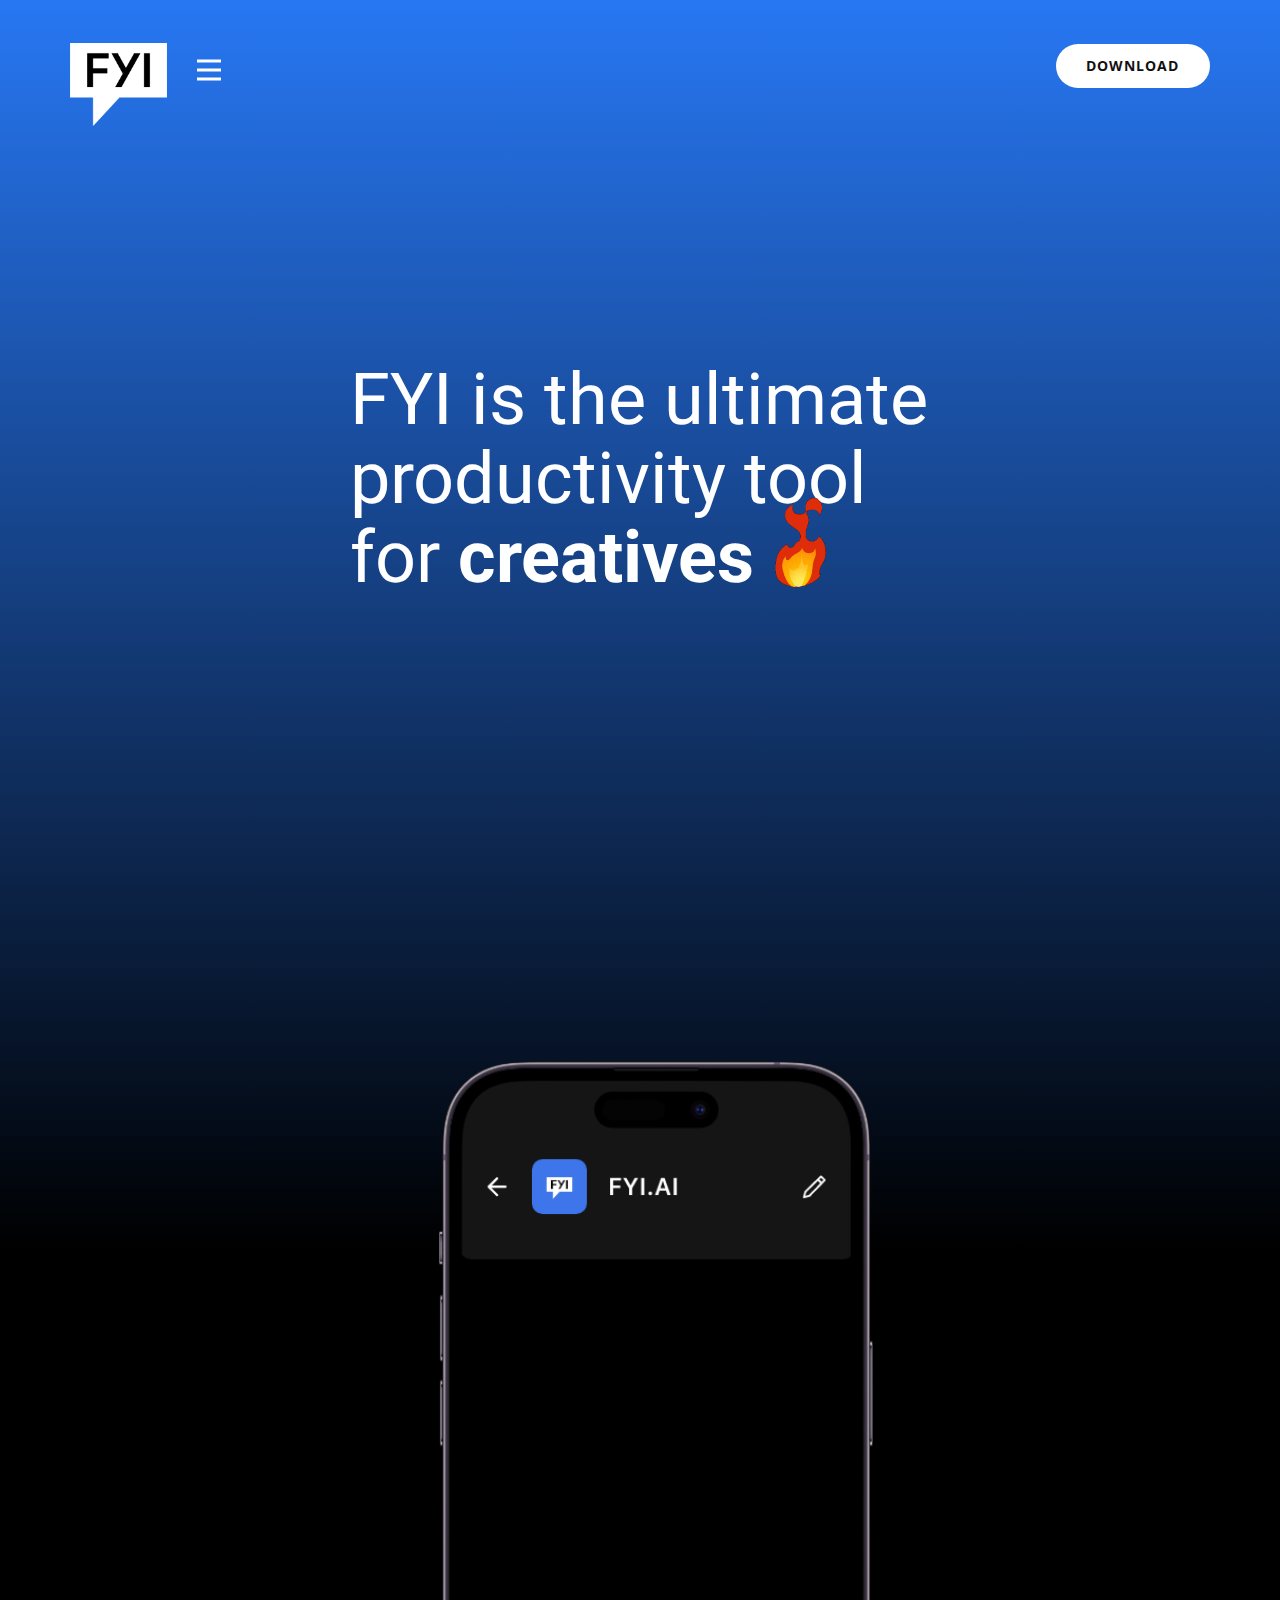
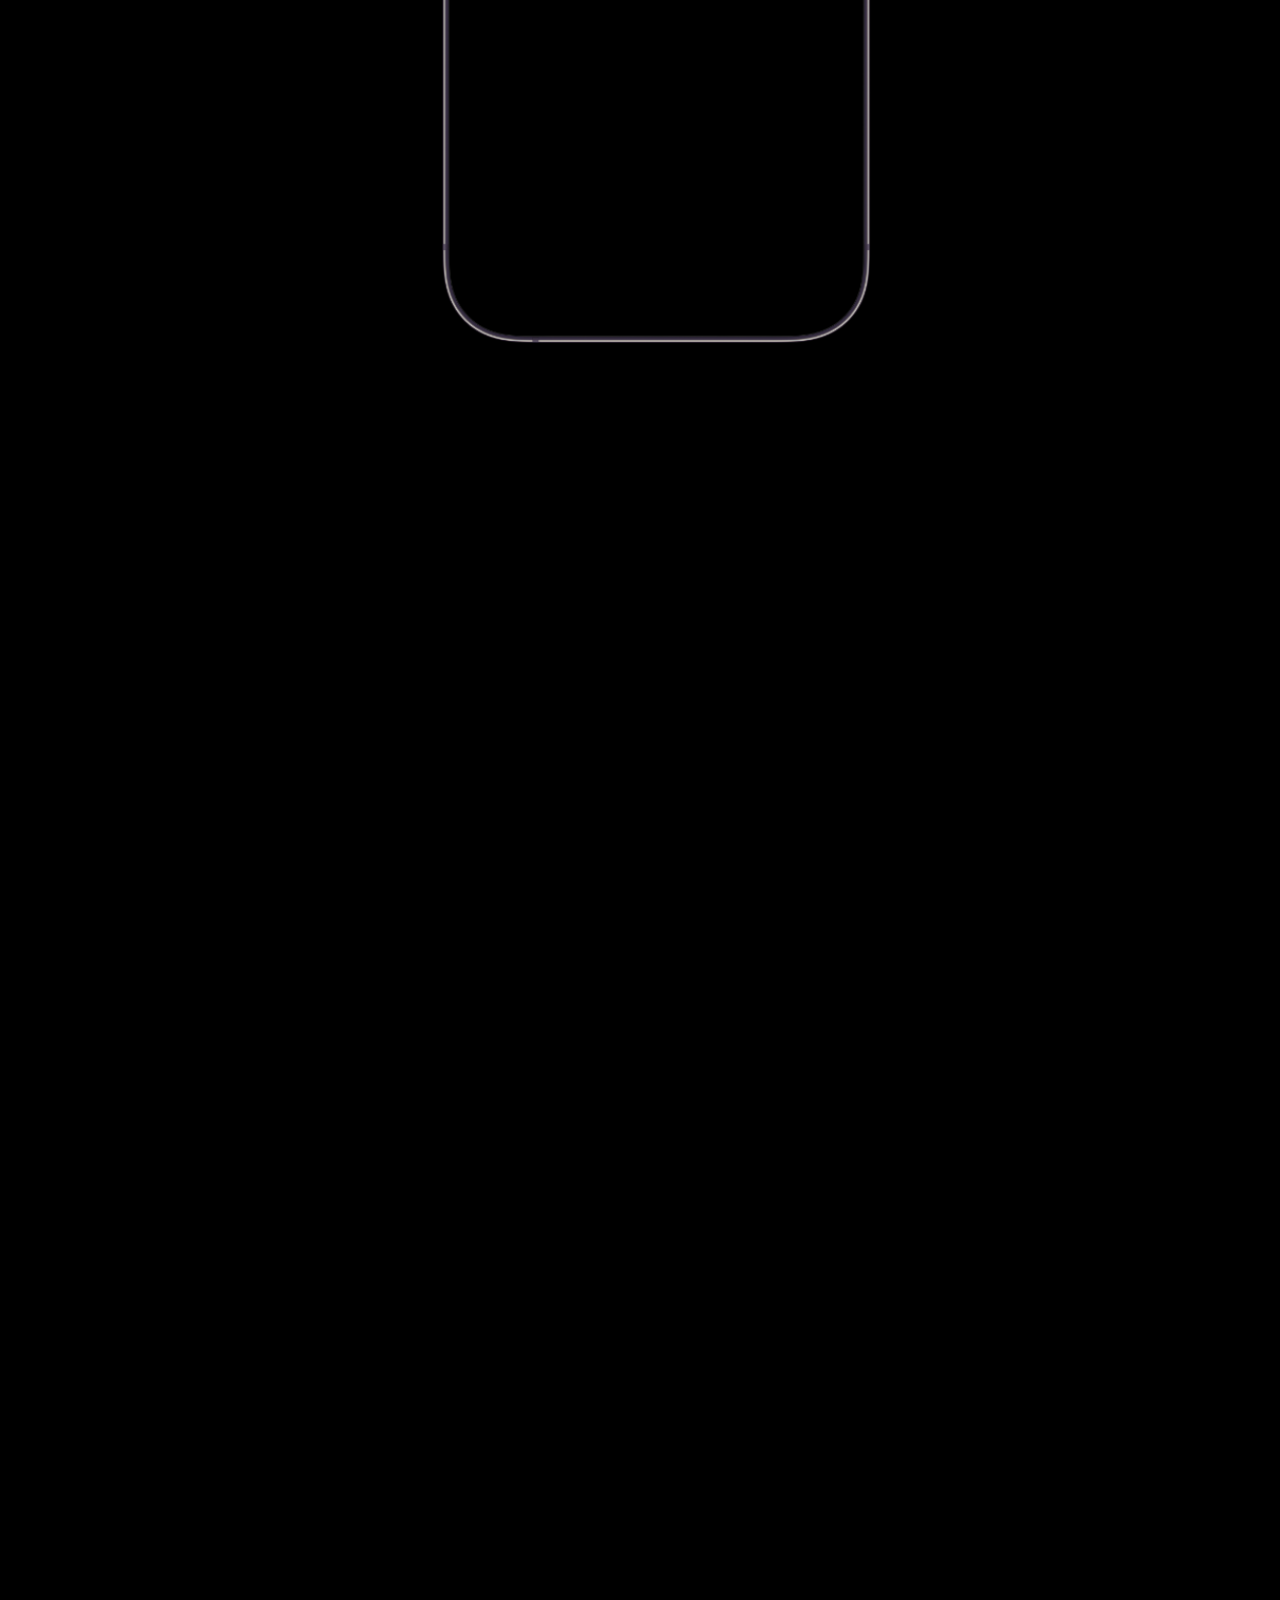
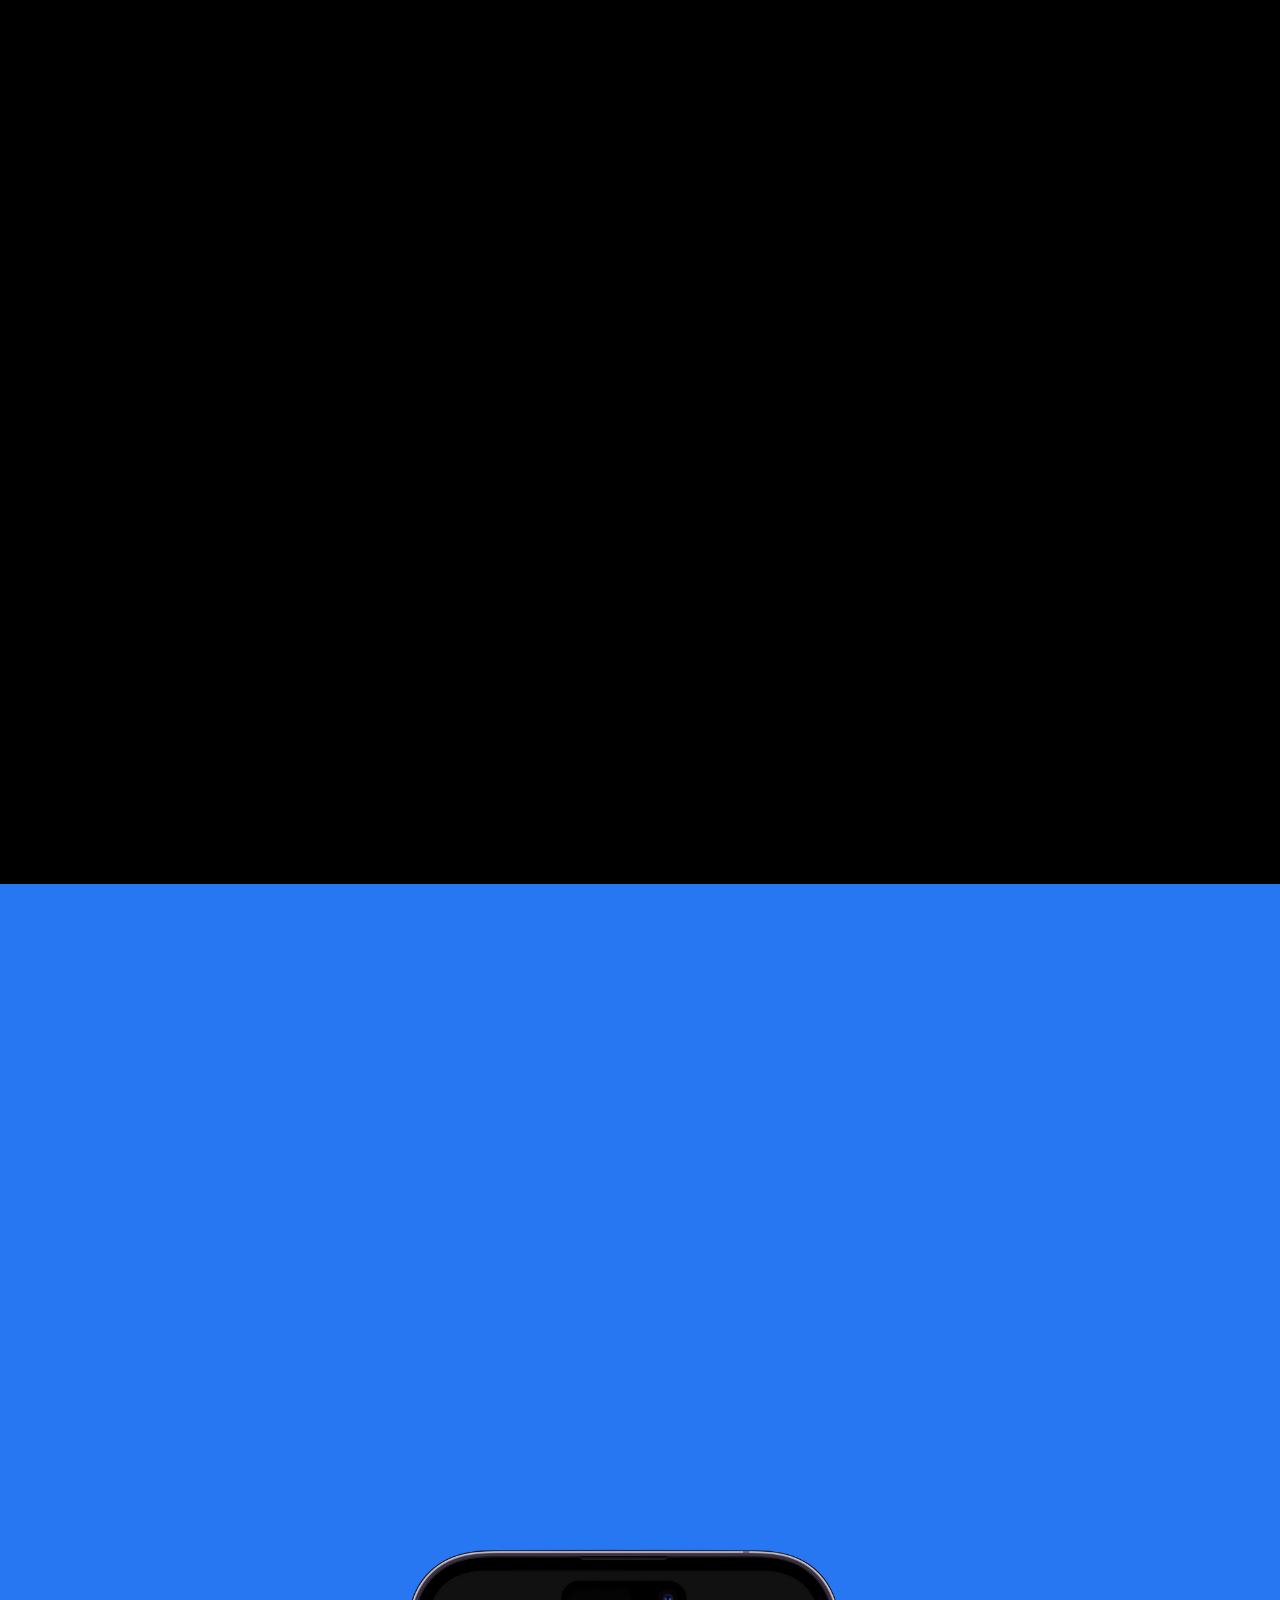
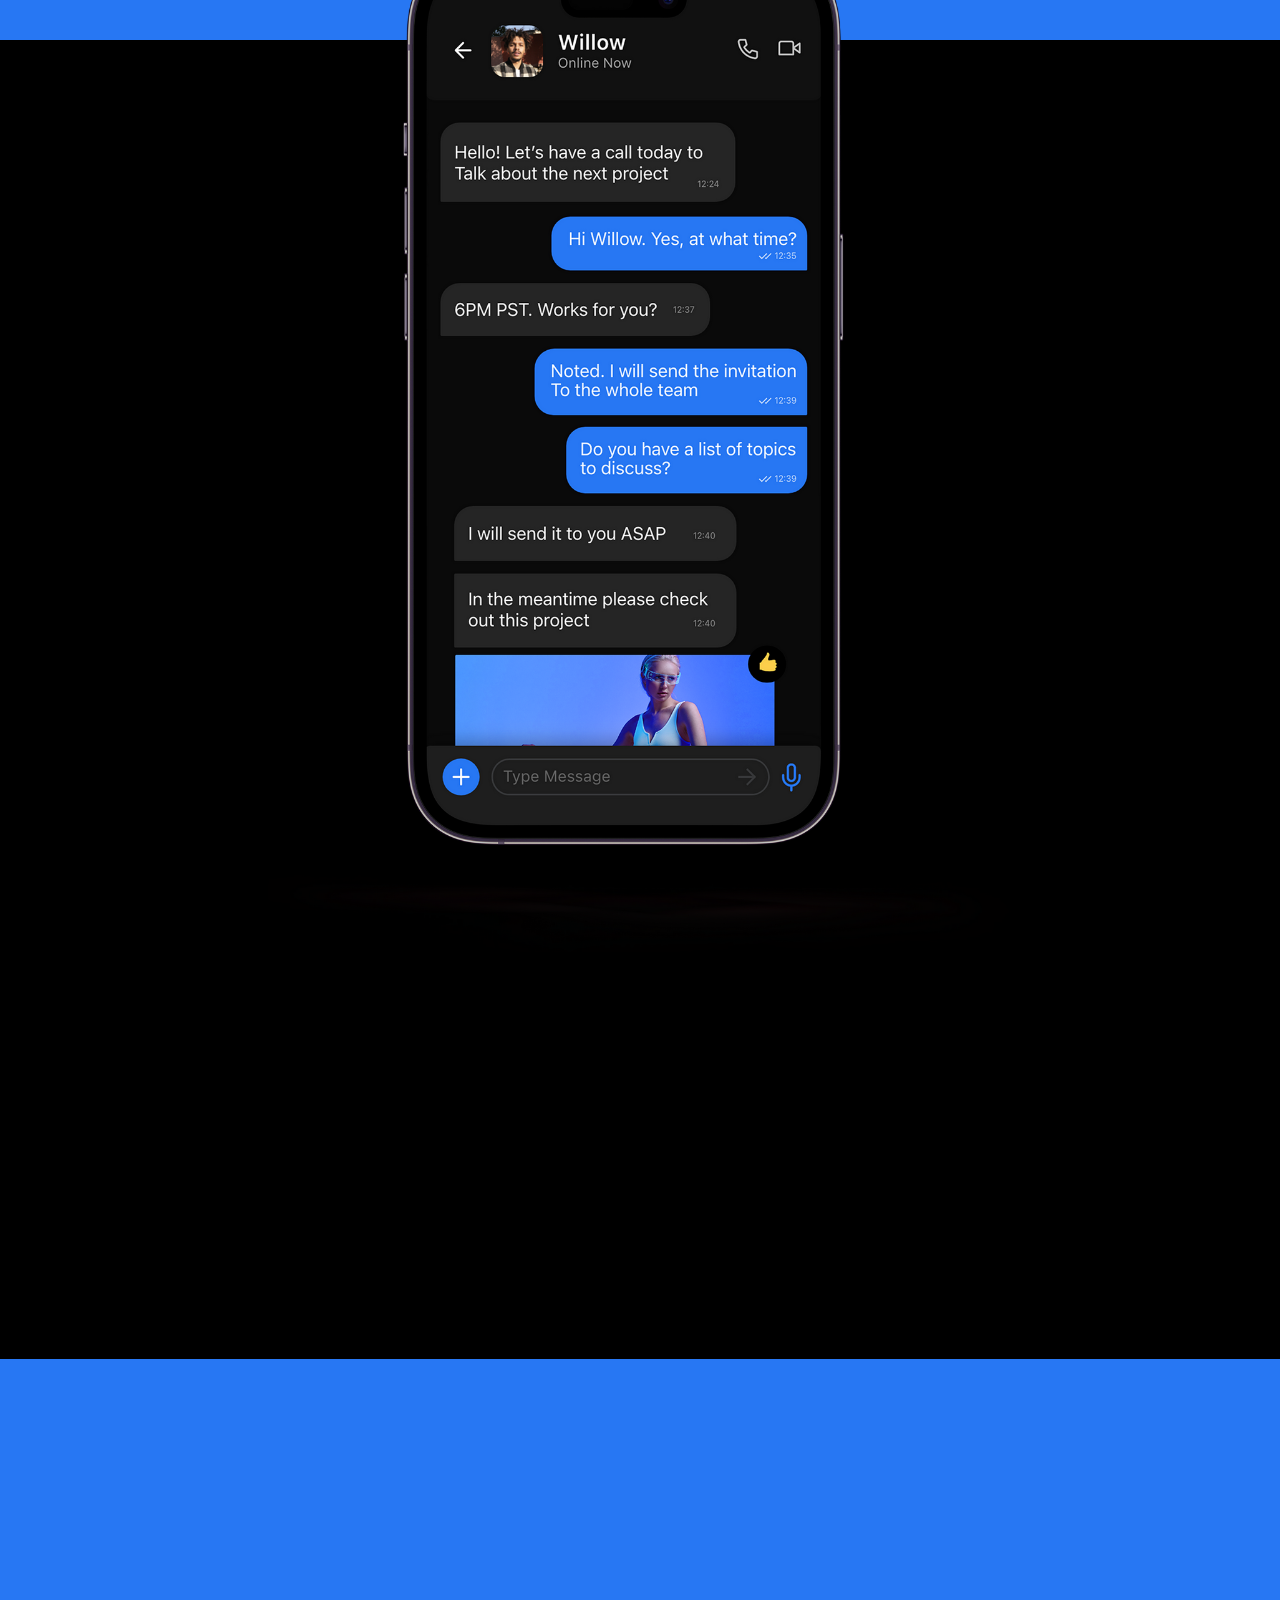
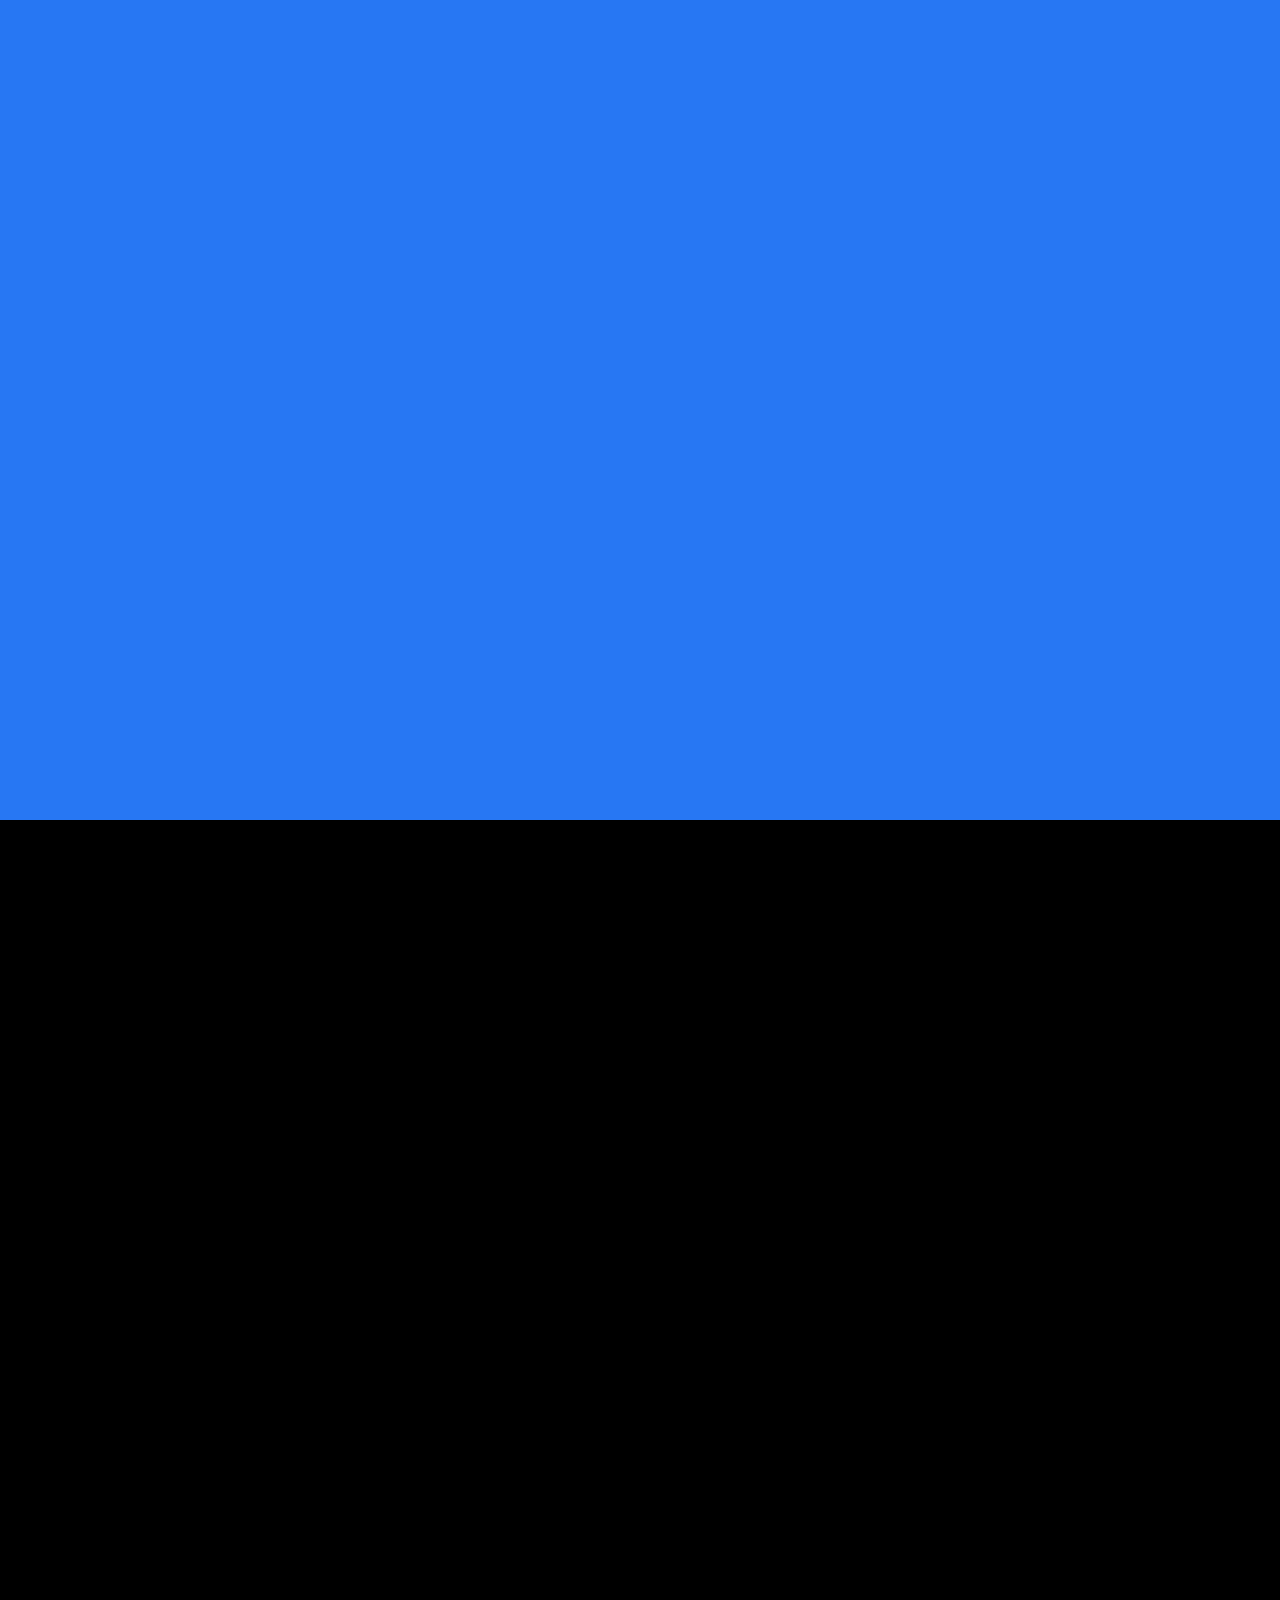
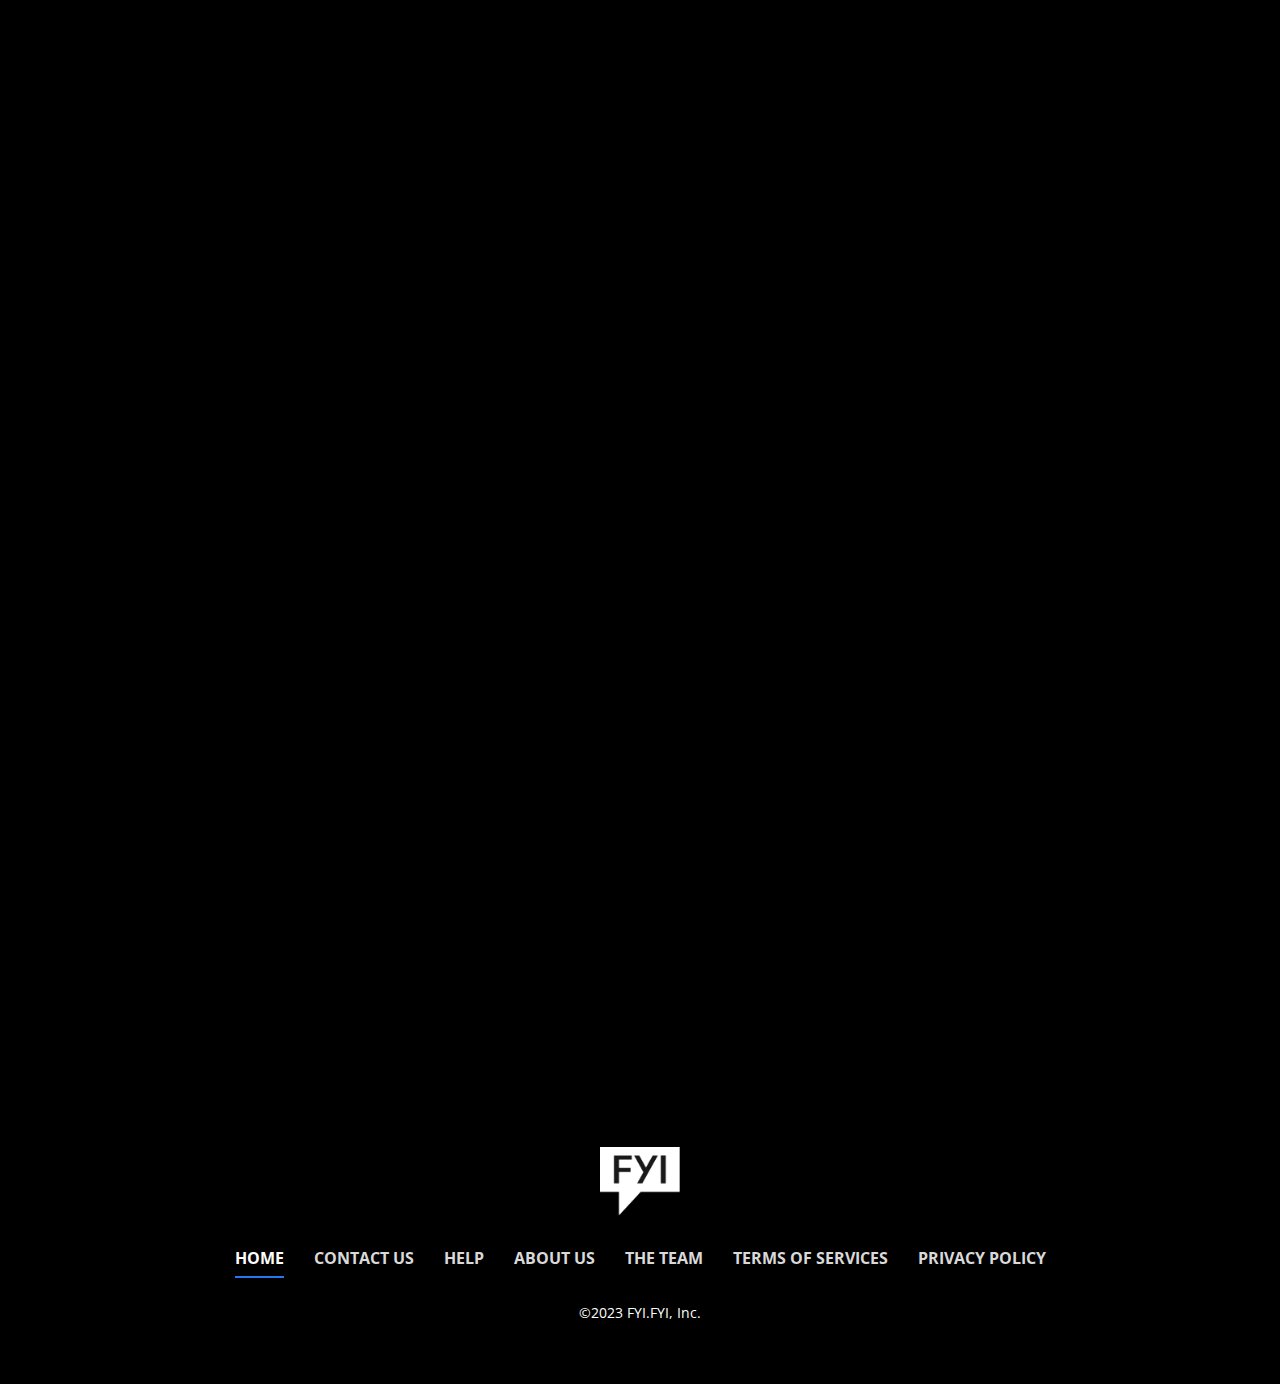
==== index.html @ f137517d "added website files" ====
<!DOCTYPE html>
<html style="font-size: 16px;" lang="en"><head>
    <meta name="viewport" content="width=device-width, initial-scale=1.0">
    <meta charset="utf-8">
    <meta name="keywords" content="App for creative teams, Creative messenger app, Creative productivity tool, Messanger app, Secure messaging platform for creative teams, Cloud Storage for multimedia files, Creative workspace online">
    <meta name="description" content="FYI is a collaborative communication messaging platform for the creative community to manage their digital assets. For the ones who drive culture forward">
    <title>FYI - Focus Your Ideas</title>
    <link rel="stylesheet" href="FYI1.css" media="screen">
<link rel="stylesheet" href="FYI---Focus-Your-Ideas.css" media="screen">
    <script class="u-script" type="text/javascript" src="jquery.js" defer=""></script>
    <script class="u-script" type="text/javascript" src="FYI1.js" defer=""></script>
    <meta name="generator" content="FYI ">
    <meta property="og:title" content="FYI - Focus Your Ideas">
    <meta property="og:description" content="FYI is a collaborative communication messaging platform for the creative community to manage their digital assets. For the ones who drive culture forward">
    <meta property="og:image" content="images/bannerfyi.jpg">
    <meta property="og:url" content="fyi.ai">
    <link rel="icon" href="images/favicon.svg">
    <link id="u-theme-google-font" rel="stylesheet" href="https://fonts.googleapis.com/css?family=Roboto:100,100i,300,300i,400,400i,500,500i,700,700i,900,900i|Open+Sans:300,300i,400,400i,500,500i,600,600i,700,700i,800,800i">
    
    
    <!-- Google Tag Manager -->
<script>(function(w,d,s,l,i){w[l]=w[l]||[];w[l].push({'gtm.start':
new Date().getTime(),event:'gtm.js'});var f=d.getElementsByTagName(s)[0],
j=d.createElement(s),dl=l!='dataLayer'?'&l='+l:'';j.async=true;j.src=
'https://www.googletagmanager.com/gtm.js?id='+i+dl;f.parentNode.insertBefore(j,f);
})(window,document,'script','dataLayer','GTM-5PMP8B7');</script>
<!-- End Google Tag Manager -->
    

    <script type="application/ld+json">{
		"@context": "http://schema.org",
		"@type": "Organization",
		"name": "FYI - Focus Your Ideas"
}</script>
    <meta name="theme-color" content="#478ac9">
    <meta property="og:type" content="website">
   <meta name="keywords" content="App for creative teams, Creative messenger app, Creative productivity tool, Productivity app for creative teams, Productivity tool for creative teams, Messenger app for creative teams, Secure messaging app for creatives, Secure messaging platform for creative teams, Cloud storage for multimedia files, Creative workspace online, Create virtual workspace, FYI, for your information, focus your ideas, chat, projects, messaging, cloud, storage, creative, visual, workspace, productivity ">
    <meta property="og:image" content="./../images/logofyi.jpg">
    <meta name="twitter:title" content="Messaging - FYI">
    <meta name="twitter:description" content="FYI is a collaborative communication messaging platform for the creative community to manage their digital assets. For the ones who drive culture forward">
    <meta name="twitter:image" content="./../images/logofyi.jpg">
    <meta name="twitter:card" content="summary_large_image">
    
    <meta name="description" content="FYI is a collaborative communication messaging platform for the creative community to manage their digital assets. For the ones who drive culture forward"><script async="" src="https://www.googletagmanager.com/gtag/js?id=UA-229529853-1">
</script>
<script>
  window.dataLayer = window.dataLayer || [];
  function gtag(){dataLayer.push(arguments);}
  gtag('js', new Date());

  gtag('config', 'UA-229529853-1');
</script><meta data-intl-tel-input-cdn-path="intlTelInput/"></head>
  <body data-home-page="index.html" data-home-page-title="FYI - Focus Your Ideas" class="u-body u-overlap u-xxl-mode" data-lang="en">
    <!-- Google Tag Manager (noscript) -->
<noscript><iframe src="https://www.googletagmanager.com/ns.html?id=GTM-5PMP8B7"
height="0" width="0" style="display:none;visibility:hidden"></iframe></noscript>
<!-- End Google Tag Manager (noscript) -->
    
    <header class="u-clearfix u-header u-header" id="sec-5a81"><div class="u-clearfix u-sheet u-sheet-1">
        <nav class="u-menu u-menu-hamburger u-offcanvas u-menu-1" data-responsive-from="XXL">
          <div class="menu-collapse" style="font-size: 1rem; letter-spacing: 0px;" aria-label="menu-collapse">
            <a class="u-button-style u-custom-left-right-menu-spacing u-custom-padding-bottom u-custom-top-bottom-menu-spacing u-nav-link u-text-active-palette-1-base u-text-hover-palette-2-base u-text-white" type="hamburger menu" role="button" title="hamburger menu" alt="This is a hamburger menu" href="#" aria-label="Hamburger Menu Options, Home, About us, The team, Contact us"
            type="button" role="button" title="This is a hamburger menu" style="font-size: calc(1em + 8px);">
            
              <svg class="u-svg-link" viewBox="0 0 24 24"><use xmlns:xlink="http://www.w3.org/1999/xlink" xlink:href="#menu-hamburger" alt="This is a hamburger menu" title="This is a hamburger menu" aria-label="Hamburger Menu Popup" tabindex="0"></use></svg>
              <svg class="u-svg-content" version="1.1" id="menu-hamburger" viewBox="0 0 16 16" x="0px" y="0px" xmlns:xlink="http://www.w3.org/1999/xlink" focusable="false" aria-hidden="true" focusable="false" alt="This is a hamburger menu" xmlns="http://www.w3.org/2000/svg"><g><rect y="1" width="16" height="2"></rect><rect y="7" width="16" height="2"></rect><rect y="13" width="16" height="2"></rect>
</g></svg>
            </a>
          </div>
          <div class="u-custom-menu u-nav-container">
            <ul class="u-nav u-unstyled u-nav-1"><li class="u-nav-item"><a class="u-button-style u-nav-link u-text-active-palette-1-base u-text-hover-palette-2-base" aria-label="Link to home page" alt="This is a link to the home page" title="Home Page Hamburger Menu" type="link" role="button" href="index.html" style="padding: 10px 20px;">Home</a>
</li><li class="u-nav-item"><a class="u-button-style u-nav-link u-text-active-palette-1-base u-text-hover-palette-2-base" href="contact/" style="padding: 10px 20px;" aria-label="Link to Contact us page" alt="This is a link to the contact us page" title="Contact us Hamburger Menu" type="link" role="button">Contact Us</a>
</li><li class="u-nav-item"><a class="u-button-style u-nav-link u-text-active-palette-1-base u-text-hover-palette-2-base" href="https://fyihelp.zendesk.com/hc/en-us" aria-label="Link to help page" alt="This is a link to the Help page" title="Help Page Hamburger Menu" type="link" role="button" target="_blank" style="padding: 10px 20px;">Help</a>
</li><li class="u-nav-item"><a class="u-button-style u-nav-link u-text-active-palette-1-base u-text-hover-palette-2-base" href="aboutus/" style="padding: 10px 20px;" aria-label="Link to about us page" alt="This is a link to the about us page" title="About us Hamburger Menu" type="link" role="button">About us</a>
</li><li class="u-nav-item"><a class="u-button-style u-nav-link u-text-active-palette-1-base u-text-hover-palette-2-base" href="team/" style="padding: 10px 20px;" aria-label="Like to team page" alt="This is a link to the team page" title="The team Hamburger Menu" type="link" role="button">The Team</a>
</li><li class="u-nav-item"><a class="u-button-style u-nav-link u-text-active-palette-1-base u-text-hover-palette-2-base" href="Terms-of-service.html" style="padding: 10px 20px;" aria-label="Link to terms of service page" alt="This is a link to the terms of service" title="Terms of Service Hamburger Menu" title="Terms of Service" type="link" role="button">Terms of Service</a>
</li><li class="u-nav-item"><a class="u-button-style u-nav-link u-text-active-palette-1-base u-text-hover-palette-2-base" href="Privacy-Policy.html" aria-label="Link to privacy policy" alt="This is a link to the Privacy Policy" title="Privacy Policy Hamburger Menu" type="link" role="button" style="padding: 10px 20px;">Privacy Policy</a>
</li></ul>
          </div>
          <div class="u-custom-menu u-nav-container-collapse">
            <div class="u-black u-container-style u-inner-container-layout u-sidenav">
              <div class="u-inner-container-layout u-sidenav-overflow">
                <div class="u-menu-close"></div>
                <ul class="u-align-left u-custom-font u-heading-font u-nav u-popupmenu-items u-text-hover-custom-color-1 u-unstyled u-nav-2"><li class="u-nav-item"><a class="u-button-style u-nav-link" href="index.html" title="Home Page" alt="Home Link">Home</a>
</li><li class="u-nav-item"><a class="u-button-style u-nav-link" alt="Contact us Link" title="Contact us" href="contact/">Contact Us</a>
</li><li class="u-nav-item"><a class="u-button-style u-nav-link" alt="Help Page Link" title="Help page" href="https://fyihelp.zendesk.com/hc/en-us" target="_blank">Help</a>
</li><li class="u-nav-item"><a class="u-button-style u-nav-link" alt="About us Link" title="About us page" href="aboutus/">About us</a>
</li><li class="u-nav-item"><a class="u-button-style u-nav-link" alt="The Team Link" title="The team page" href="team/">The Team</a>
</li><li class="u-nav-item"><a class="u-button-style u-nav-link" alt="Terms of Service Link" title="Terms of Service" href="Terms-of-service.html">Terms of Service</a>
</li><li class="u-nav-item"><a class="u-button-style u-nav-link" alt="Privacy Policy Link" title="Privacy Policy"href="Privacy-Policy.html">Privacy Policy</a>
</li></ul>
              </div>
            </div>
            <div class="u-black u-menu-overlay u-opacity u-opacity-20"></div>
          </div>
        </nav>
        <img class="u-align-left u-image u-image-default u-image-1" src="images/FYILOGO.png" role="img" alt="This is a picture of the FYI logo" title="FYI Logo" data-image-width="600" data-image-height="512" data-href="index.html">
        <a href="https://fyi.fyi/app" alt="FYI Download Link" title="Download the FYI app" type="link" role="button" aria-label="Download Link" class="u-align-right u-border-none u-btn u-btn-round u-button-style u-hover-grey-90 u-radius-50 u-white u-btn-1">download</a>
      </div></header>
    <section class="u-clearfix u-gradient u-section-1" id="sec-f9f4">
      <div class="u-clearfix u-sheet u-sheet-1">
        <h1 class="u-align-left u-text u-text-body-alt-color u-title u-text-1"> FYI is the ultimate <br>productivity tool&nbsp; for <span style="font-weight: 700;">creatives</span>
        </h1>
        <img class="u-image u-image-contain u-image-default u-preserve-proportions u-image-1" role="img" src="images/fire.gif" alt="This is a image of a fire emoji" title="Fire Emoji" data-image-width="200" data-image-height="200">
      </div>
    </section>
    <section class="u-clearfix u-section-2" id="sec-b7c5" aria-label="Will.i.am conversation with AI">
      <div class="u-clearfix u-sheet u-sheet-1">
        <div class="u-container-style u-group u-shape-rectangle u-group-1">
          <div class="u-container-layout u-container-layout-1">
            <img class="u-align-center u-image u-image-default u-preserve-proportions u-image-1" src="images/image71.png" role="img" alt="This is an image of an iPhone" title="Image of an iPhone" data-image-width="411" data-image-height="836">
            <img class="u-image u-image-default u-image-2" src="images/image72.png" role="img" alt="Text message of will.i.am asking fyi ai what the opening scene should be for a racetrack video" title="Will.i.am text message about F1" data-image-width="410" data-image-height="105" data-animation-name="customAnimationIn" data-animation-duration="1000" data-animation-direction="" data-animation-delay="250">
            <img class="u-image u-image-default u-image-3" src="images/image73.png" role="img" alt="Text reply of fyi ai listing how the scene should look like" title="FYI AI text message response" data-image-width="418" data-image-height="336" data-animation-name="customAnimationIn" data-animation-duration="1000" data-animation-delay="500">
          </div>
        </div>
        <h2 class="u-align-center u-text u-text-1" data-animation-name="customAnimationIn" data-animation-duration="1000" data-animation-delay="250">Turbocharge your creativity with&nbsp;<span style="font-weight: 700;">FYI.AI</span>
        </h2>
        <p class="u-align-center u-text u-text-2" data-animation-name="customAnimationIn" data-animation-duration="1000" data-animation-delay="500"> FYI.Ai is your creative co-pilot. Ask FYI.Ai to draft stories, song lyrics, product descriptions, marketing copy, or any written content - and see the results within seconds. Give it super-contextual feedback to fine-tune your ideas. You can riff with FYI.Ai naturally like a member of your own creative team. With FYI.Ai, you can ideate faster than ever before and turbocharge your creative output.&nbsp;&nbsp;</p>
      </div>
    </section>
    <section class="u-clearfix u-section-3" id="sec-4d4e" aria-label="F1 Racing">
      <div class="u-clearfix u-sheet u-sheet-1">
        <div class="u-container-style u-expanded-width-sm u-group u-image u-image-contain u-shape-rectangle u-image-1" data-image-width="1406" data-image-height="1406" data-animation-name="customAnimationIn" data-animation-duration="1000">
          <div class="u-container-layout u-container-layout-1">
            <img class="u-image u-image-default u-image-2" src="images/image74.png" alt="Asking fyi ai to create a project to keep track of F1 races" title="Text message to track F1 races" data-image-width="415" data-image-height="100" data-animation-name="customAnimationIn" data-animation-duration="1000" data-animation-delay="250">
            <img class="u-image u-image-default u-image-3" src="images/image57.png" alt="Fyi ai responding with absolutely here you go" title="Text message of agreement" data-image-width="282" data-image-height="77" data-animation-name="customAnimationIn" data-animation-duration="1000" data-animation-delay="500">
            <img class="u-image u-image-default u-image-4" src="images/image75.png" alt="Image of an F1 Project created by will.i.am" title="F1 Project" aria-label="F1 Image Project" data-image-width="352" data-image-height="245" data-animation-name="customAnimationIn" data-animation-duration="1000" data-animation-delay="750">
            <img class="u-image u-image-default u-image-5" src="images/image76.png" alt="Image of the F1 Project expanded" title="F1 Project Detailed" data-image-width="267" data-image-height="549" data-animation-name="customAnimationIn" data-animation-duration="1000" data-animation-delay="1000">
          </div>
        </div>
        <h2 class="u-align-center-md u-align-center-sm u-align-center-xs u-text u-text-1" data-animation-name="customAnimationIn" data-animation-duration="1000" data-animation-delay="250"> TURN YOUR IDEAS INTO
PROJECTS</h2>
        <p class="u-align-center-md u-align-center-sm u-align-center-xs u-text u-text-2" data-animation-name="customAnimationIn" data-animation-duration="1000" data-animation-delay="500"> FYI.Ai takes your ideas to the next level by turning them into Projects. FYI.Ai will save and organize all your content, help you fill in the gaps, and organize a plan of action. Turn dialogue into film treatments. Turn verses into songs and albums. Turn product ideas into full-fledged business plans. The applications are infinite. FYI.Ai accelerates your creative flow, transforming ambitious ideas into reality. </p>
      </div>
    </section>
    <section class="u-clearfix u-section-4" id="sec-8a79" aria-label="Summary of Chats">
      <div class="u-clearfix u-sheet u-sheet-1">
        <div class="u-container-style u-expanded-width-xs u-group u-shape-rectangle u-group-1">
          <div class="u-container-layout u-container-layout-1">
            <img class="u-align-center u-image u-image-default u-preserve-proportions u-image-1" src="images/image18.png" alt="Picture of an iPhone" title="iPhone Design Team" data-image-width="393" data-image-height="799" data-animation-name="customAnimationIn" data-animation-duration="1000">
            <img class="u-image u-image-default u-image-2" src="images/image77.png" alt="Text message of someone asking FYI ai to summarize a chat" title="Using FYI ai to summarize group chats" data-image-width="353" data-image-height="104" data-animation-name="customAnimationIn" data-animation-duration="1000">
            <img class="u-image u-image-default u-image-3" src="images/image78.png" alt="FYI ai reply summarizing the chat" title="Summary of the Chat" data-image-width="460" data-image-height="206" data-animation-name="customAnimationIn" data-animation-duration="1000" data-animation-delay="500">
            <img class="u-image u-image-default u-image-4" src="images/image79.png" alt="Will.i.am asking for fyi ai to schedule a meeting" title="Will requesting to schedule a meeting" data-image-width="448" data-image-height="166" data-animation-name="customAnimationIn" data-animation-duration="1000" data-animation-delay="750">
            <img class="u-image u-image-default u-image-5" src="images/image80.png" alt="FYI ai scheduling a meeting" title="AI Scheduling a Meeting" data-image-width="448" data-image-height="166" data-animation-name="customAnimationIn" data-animation-duration="1000" data-animation-delay="1000">
          </div>
        </div>
        <h2 class="u-align-center-md u-align-center-sm u-align-center-xs u-text u-text-1" data-animation-name="customAnimationIn" data-animation-duration="1000" data-animation-delay="250"> FYI IN THE LOOP</h2>
        <p class="u-align-center-md u-align-center-sm u-align-center-xs u-text u-text-2" data-animation-name="customAnimationIn" data-animation-duration="1000" data-animation-delay="500">Add FYI.Ai to group chats and project chats to collaborate with your entire team. FYI.Ai can summarize team chats and recall information that's been lost in a fast-moving conversation. Never lose track of important information again.&nbsp; &nbsp;<br>
          <br>
          <br>
        </p>
      </div>
    </section>
    <section class="u-clearfix u-custom-color-1 u-section-5" id="sec-ba08" aria-label="Projects">
      <div class="u-clearfix u-sheet u-sheet-1">
        <div class="u-container-style u-expanded-width-xs u-group u-shape-rectangle u-group-1">
          <div class="u-container-layout u-container-layout-1">
            <img class="u-image u-image-default u-image-1" src="images/image2.png" alt="Image of an iPhone with a project tab" title="Project Tab" data-image-width="447" data-image-height="909" data-animation-name="customAnimationIn" data-animation-duration="1000">
            <img class="u-image u-image-default u-preserve-proportions u-image-2" src="images/image4.png" alt="Xupermask icon within project tab" title="Xupermask Icon" data-image-width="180" data-image-height="180" data-animation-name="customAnimationIn" data-animation-duration="1000" data-animation-delay="250">
            <img class="u-image u-image-default u-preserve-proportions u-image-3" src="images/image5.png" alt="Sustainable Construction within project tab" title="Sustainable Construction" data-image-width="179" data-image-height="176" data-animation-name="customAnimationIn" data-animation-duration="1000" data-animation-delay="750">
            <img class="u-image u-image-default u-preserve-proportions u-image-4" src="images/image6.png" alt="Vinyl Toys icon within project tab" title="Vinyl Toys" data-image-width="179" data-image-height="179" data-animation-name="customAnimationIn" data-animation-duration="1000" data-animation-delay="500">
            <img class="u-image u-image-default u-preserve-proportions u-image-5" src="images/image7.png" alt="Campaign 2022 within project tab" title="Campaign 2022" data-image-width="179" data-image-height="180" data-animation-name="customAnimationIn" data-animation-duration="1000" data-animation-delay="750">
            <img class="u-image u-image-default u-preserve-proportions u-image-6" src="images/image8.png" alt="Brand Identity within project tab" title="Brand Identity" data-image-width="179" data-image-height="181" data-animation-name="customAnimationIn" data-animation-duration="1000" data-animation-delay="750">
            <img class="u-image u-image-default u-preserve-proportions u-image-7" src="images/image9.png" alt="Footwear Collection within project tab" title="Footwear Collection" data-image-width="178" data-image-height="181" data-animation-name="customAnimationIn" data-animation-duration="1000" data-animation-delay="1000">
            <img class="u-image u-image-default u-preserve-proportions u-image-8" src="images/image3.png" alt="Album Art within project tab" title="Album Art" data-image-width="179" data-image-height="180" data-animation-name="customAnimationIn" data-animation-duration="1000" data-animation-direction="" data-animation-delay="250">
          </div>
        </div>
        <h2 class="u-align-center-md u-align-center-sm u-align-center-xs u-align-left-lg u-align-left-xl u-text u-text-1" data-animation-name="customAnimationIn" data-animation-duration="1000" data-animation-delay="250">BUILD PROJECTS</h2>
        <p class="u-align-center-md u-align-center-sm u-align-center-xs u-align-left-lg u-align-left-xl u-text u-text-2" data-animation-name="customAnimationIn" data-animation-duration="1000" data-animation-delay="500"> Organize your work into Projects. Store files, manage assets, add team members and guests. Use projects as your collaborative workspace, a personal archive, or a new way to present your work</p>
        <a href="projects/" class="u-border-none u-btn u-btn-round u-button-style u-hover-black u-radius-50 u-white u-btn-1" data-animation-name="customAnimationIn" data-animation-duration="1000" data-animation-delay="500" title="Read more about content calls" alt="Learn more about Contact Calls" aira-label="Read More about Contact Calls" type="link" role="button" >read more</a>
      </div>
    </section>
    <section class="u-clearfix u-section-6" id="carousel_cf72">
      <div class="u-clearfix u-sheet u-sheet-1">
        <img class="u-align-center u-image u-image-contain u-image-default u-preserve-proportions u-image-1" src="images/security1.png" role="img" alt="Text messages that describe a meeting" title="Meeting Chat" data-image-width="1800" data-image-height="2160">
        <img class="u-align-center u-image u-image-contain u-image-default u-preserve-proportions u-image-2" src="images/security2.png" role="img" alt="Split animation text of the meeting" title="Meeting Chat Animation" aria-hidden="true" focusable="false" data-image-width="1800" data-image-height="2160" data-animation-name="customAnimationIn" data-animation-duration="500" data-animation-direction="" data-animation-out="1">
        <h2 class="u-align-center u-text u-text-1" data-animation-name="customAnimationIn" data-animation-duration="1000" data-animation-delay="250">Protecting your data&nbsp;with the
Most Advanced
Encryption</h2>
        <p class="u-align-center u-text u-text-2" data-animation-name="customAnimationIn" data-animation-duration="1000" data-animation-delay="500"> FYI protects your data with the most advanced end-to-end encryption. <br>We use ECDHE and ECDSA, the same cryptography methods&nbsp;used in securing Bitcoin and Ethereum transactions.
        </p>
        <a href="encryption/" class="u-border-none u-btn u-btn-round u-button-style u-custom-color-1 u-hover-white u-radius-50 u-btn-1" data-animation-name="customAnimationIn" data-animation-duration="1000" data-animation-delay="500" title="Read More About Content Calls" alt="Learn more about Contact Calls" aira-label="Read More Link for Contact Calls" type="link" role="button">read more</a>
      </div>
    </section>
    <section class="u-clearfix u-custom-color-1 u-section-7" id="sec-3f06">
      <div class="u-clearfix u-sheet u-sheet-1">
        <div class="u-clearfix u-expanded-width u-gutter-0 u-layout-wrap u-layout-wrap-1">
          <div class="u-layout">
            <div class="u-layout-row">
              <div class="u-container-style u-layout-cell u-size-22 u-layout-cell-1">
                <div class="u-container-layout u-container-layout-1">
                  <img class="u-image u-image-default u-preserve-proportions u-image-1" src="images/image23.png" role="img" alt="iPhone image of an 8 way video call" title="8 way video call" data-image-width="435" data-image-height="884" data-animation-name="customAnimationIn" data-animation-duration="1000">
                </div>
              </div>
              <div class="u-container-style u-layout-cell u-size-18 u-layout-cell-2">
                <div class="u-container-layout u-valign-top-lg u-valign-top-md u-container-layout-2">
                  <img class="u-align-center-md u-align-center-sm u-align-center-xs u-image u-image-default u-preserve-proportions u-image-2" src="images/image24.png" role="img" alt="iPhone image of an eBike" title="eBike Brand Identity Image" data-image-width="435" data-image-height="884" data-animation-name="customAnimationIn" data-animation-duration="1000" data-animation-delay="250">
                </div>
              </div>
              <div class="u-container-style u-layout-cell u-size-20 u-layout-cell-3">
                <div class="u-container-layout u-valign-middle-lg u-valign-middle-xl u-container-layout-3">
                  <img class="u-image u-image-default u-preserve-proportions u-image-3" src="images/image26.png" role="img" alt="iPhone Image of Call Details Information" title="Call Details" data-image-width="435" data-image-height="884" data-animation-name="customAnimationIn" data-animation-duration="1000" data-animation-direction="" data-animation-delay="500">
                </div>
              </div>
            </div>
          </div>
        </div>
        <h2 class="u-align-center u-text u-text-1" data-animation-name="customAnimationIn" data-animation-duration="1000" data-animation-delay="250"> MAKE CONTENT CALLS</h2>
        <p class="u-align-center u-text u-text-2" data-animation-name="customAnimationIn" data-animation-duration="1000" data-animation-delay="500"> Share and sync content on calls more easily than any other mobile app. Make one-on-one or group calls with contacts around the world. All files shared on a call are saved in your history, accessible anytime.</p>
        <a href="calls/" class="u-border-none u-btn u-btn-round u-button-style u-hover-black u-radius-50 u-white u-btn-1" data-animation-name="customAnimationIn" data-animation-duration="1000" data-animation-delay="500" title="Read More About Content Calls" alt="Learn more about Contact Calls" aira-label="Read More Link for Contact Calls" type="link" role="button">read more</a>
      </div>
    </section>
    <section class="u-clearfix u-section-8" id="sec-8c5b" aria-label="Design Team">
      <div class="u-clearfix u-sheet u-sheet-1">
        <div class="u-container-style u-group u-shape-rectangle u-group-1">
          <div class="u-container-layout u-container-layout-1">
            <img class="u-align-center u-image u-image-default u-preserve-proportions u-image-1" src="images/image18.png" role="img" alt="iPhone image of the Design team" title="Design Team" data-image-width="393" data-image-height="799" data-animation-name="customAnimationIn" data-animation-duration="1000">
            <img class="u-image u-image-default u-image-2" src="images/image27.png" alt="Text message of catching up before a call" role="img" title="Text message catch up" data-image-width="358" data-image-height="111" data-animation-name="customAnimationIn" data-animation-duration="1000" data-animation-direction="">
            <img class="u-image u-image-default u-image-3" src="images/image28.png" alt="PROX Emma music playing" role="img" title="PROX Emma" data-image-width="349" data-image-height="113" data-animation-name="customAnimationIn" data-animation-duration="1000" data-animation-delay="250">
            <img class="u-image u-image-default u-preserve-proportions u-image-4" src="images/image29.png" role="img" alt="Text message saying that the music is fire" title="Music is Fire" data-image-width="213" data-image-height="48" data-animation-name="customAnimationIn" data-animation-duration="1000" data-animation-delay="500">
            <img class="u-image u-image-default u-image-5" src="images/image30.png" alt="Recorded Audio Saved in a chat" role="img" title="Recorded Audio" data-image-width="365" data-image-height="87" data-animation-name="customAnimationIn" data-animation-duration="1000" data-animation-delay="750">
            <img class="u-image u-image-default u-image-6" src="images/image31.png" alt="New Album Project by Audrey" role="img" title="Album Project" data-image-width="321" data-image-height="224" data-animation-name="customAnimationIn" data-animation-duration="1000" data-animation-delay="1000">
          </div>
        </div>
        <h2 class="u-align-center-md u-align-center-sm u-align-center-xs u-align-left-lg u-align-left-xl u-text u-text-1" data-animation-name="customAnimationIn" data-animation-duration="1000" data-animation-delay="250"> POWERFUL &amp; EXPRESSIVE <br>MESSAGING
        </h2>
        <p class="u-align-center-md u-align-center-sm u-align-center-xs u-align-left-lg u-align-left-xl u-text u-text-2" data-animation-name="customAnimationIn" data-animation-duration="1000" data-animation-delay="500"> On FYI chat, our default setting is power user. Organize your conversation by contacts or projects, send messages with no file size limits.</p>
        <a href="chats/" class="u-border-none u-btn u-btn-round u-button-style u-custom-color-1 u-hover-white u-radius-50 u-btn-1" data-animation-name="customAnimationIn" data-animation-duration="1000" data-animation-delay="500" title="Read More About Content Calls" alt="Click to learn more about Contact Calls" aira-label="Read More Link for Contact Calls" type="link" role="button">read more</a>
      </div>
    </section>
    <section class="u-clearfix u-section-9" id="sec-cf89">
      <div class="u-clearfix u-sheet u-valign-middle-xl u-sheet-1">
        <div class="u-container-style u-group u-shape-rectangle u-group-1">
          <div class="u-container-layout u-container-layout-1">
            <img class="u-align-center u-image u-image-default u-preserve-proportions u-image-1" src="images/image32.png" role="img" alt="iPhone image of Audreys online status" title="Audrey Online" data-image-width="459" data-image-height="935" data-animation-name="customAnimationIn" data-animation-duration="1000">
            <img class="u-image u-image-default u-image-2" src="images/image33.png" alt="Text message of someone having a meeting at 6PM PST" role="img" title="Meeting at 6PM" data-image-width="393" data-image-height="92" data-animation-name="customAnimationIn" data-animation-duration="1000" data-animation-delay="250">
            <img class="u-image u-image-contain u-image-default u-image-3" src="images/image67.png" alt="An Event with 2 Particpants" role="img" title="An Event" data-image-width="401" data-image-height="513" data-animation-name="customAnimationIn" data-animation-duration="1000" data-animation-delay="750">
            <img class="u-image u-image-default u-image-4" src="images/image66.png" alt="Meeting with Audrey Confirm or Deny Button" role="img" title="Meeting with Audrey" data-image-width="378" data-image-height="221" data-animation-name="customAnimationIn" data-animation-duration="1000" data-animation-delay="500">
          </div>
        </div>
        <h2 class="u-align-center-md u-align-center-sm u-align-center-xs u-align-left-lg u-align-left-xl u-text u-text-1" data-animation-name="customAnimationIn" data-animation-duration="1000" data-animation-delay="250">FYI Calendar</h2>
        <p class="u-align-center-md u-align-center-sm u-align-center-xs u-align-left-lg u-align-left-xl u-text u-text-2" data-animation-name="customAnimationIn" data-animation-duration="1000" data-animation-delay="500"> Keep track of Project deadlines and deliverables. Schedule team meetings and launch calls easily from event reminders.<br>
          <br>Create 1-1 or group events with any of your FYI contacts.
        </p>
      </div>
    </section>
    
    
    <footer class="u-align-center u-clearfix u-footer u-footer" id="sec-d7a4"><div class="u-clearfix u-sheet u-valign-middle-lg u-valign-middle-md u-valign-middle-sm u-valign-middle-xl u-valign-middle-xs u-sheet-1">
        <img class="u-image u-image-contain u-image-default u-preserve-proportions u-image-1" src="images/image37.png" role="img" alt="FYI Logo Banner" title="FYI Logo" data-image-width="99" data-image-height="85">
        <nav class="u-menu u-menu-one-level u-offcanvas u-menu-1">
          <div class="menu-collapse" style="font-size: 1rem; letter-spacing: 0px; font-weight: 700; text-transform: uppercase;" aria-label="menu-collapse">
            <a class="u-button-style u-custom-active-border-color u-custom-border u-custom-border-color u-custom-borders u-custom-hover-border-color u-custom-padding-bottom u-custom-text-active-color u-custom-text-color u-custom-text-hover-color u-custom-top-bottom-menu-spacing u-nav-link" title="Hamburger Menu" alt="Hamburger Menu" href="#" style="padding: 1px 0px; font-size: calc(1em + 2px);">
              <svg class="u-svg-link" viewBox="0 0 24 24"><use xmlns:xlink="http://www.w3.org/1999/xlink" xlink:href="#svg-d5ef"></use></svg>
              <svg class="u-svg-content" version="1.1" id="svg-d5ef" viewBox="0 0 16 16" x="0px" y="0px" xmlns:xlink="http://www.w3.org/1999/xlink" xmlns="http://www.w3.org/2000/svg"><g><rect y="1" width="16" height="2"></rect><rect y="7" width="16" height="2"></rect><rect y="13" width="16" height="2"></rect>
</g></svg>
            </a>
          </div>
          <div class="u-custom-menu u-nav-container" aria-label="footer">
            <ul class="u-nav u-spacing-30 u-unstyled u-nav-1"><li class="u-nav-item"><a class="u-border-2 u-border-active-custom-color-1 u-border-hover-custom-color-1 u-border-no-left u-border-no-right u-border-no-top u-button-style u-nav-link u-text-active-white u-text-grey-15 u-text-hover-palette-1-light-1" alt="Link to the home page" title="Home Page" type="link" role="button" aria-label="Click here to visit the home page" href="index.html" style="padding: 10px 0px;">Home</a>
</li><li class="u-nav-item"><a class="u-border-2 u-border-active-custom-color-1 u-border-hover-custom-color-1 u-border-no-left u-border-no-right u-border-no-top u-button-style u-nav-link u-text-active-white u-text-grey-15 u-text-hover-palette-1-light-1" alt="This is a link to the Contact us page" type="link" role="button" aria-label="Click here to read the Contact us page" href="contact/" style="padding: 10px 0px;">Contact us</a>
</li><li class="u-nav-item"><a class="u-border-2 u-border-active-custom-color-1 u-border-hover-custom-color-1 u-border-no-left u-border-no-right u-border-no-top u-button-style u-nav-link u-text-active-white u-text-grey-15 u-text-hover-palette-1-light-1" alt="Link to the Help Page where you can get help about anything FYI" type="link" role="button" aria-label="Click here to get help with FYI" href="https://fyihelp.zendesk.com/hc/en-us" target="_blank" style="padding: 10px 0px;">Help</a>
</li><li class="u-nav-item"><a class="u-border-2 u-border-active-custom-color-1 u-border-hover-custom-color-1 u-border-no-left u-border-no-right u-border-no-top u-button-style u-nav-link u-text-active-white u-text-grey-15 u-text-hover-palette-1-light-1" alt="This is a link to the About us Page" title="About us" type="link" role="button" aria-label="Click here to read more about us" href="aboutus/" style="padding: 10px 0px;">About us</a>
</li><li class="u-nav-item"><a class="u-border-2 u-border-active-custom-color-1 u-border-hover-custom-color-1 u-border-no-left u-border-no-right u-border-no-top u-button-style u-nav-link u-text-active-white u-text-grey-15 u-text-hover-palette-1-light-1" alt="This is a link to the Team Page" type="link" role="button" aria-label="Click here to read more about The Team" href="team/" style="padding: 10px 0px;">The Team</a>
</li><li class="u-nav-item"><a class="u-border-2 u-border-active-custom-color-1 u-border-hover-custom-color-1 u-border-no-left u-border-no-right u-border-no-top u-button-style u-nav-link u-text-active-white u-text-grey-15 u-text-hover-palette-1-light-1" alt="This is a link to the Terms of Service Page" type="link" role="button" aria-label="Click here to read the Terms and Conditions" href="Terms-of-service.html" style="padding: 10px 0px;">Terms of Services</a>
</li><li class="u-nav-item"><a class="u-border-2 u-border-active-custom-color-1 u-border-hover-custom-color-1 u-border-no-left u-border-no-right u-border-no-top u-button-style u-nav-link u-text-active-white u-text-grey-15 u-text-hover-palette-1-light-1" alt="This is a link to the Privacy Policy Page" type="link" role="button" aria-label="Read the Privacy Policy Page" href="Privacy-Policy.html" style="padding: 10px 0px;">Privacy Policy</a>
</li></ul>
          </div>
          <div class="u-custom-menu u-nav-container-collapse">
            <div class="u-black u-container-style u-inner-container-layout u-opacity u-opacity-95 u-sidenav">
              <div class="u-inner-container-layout u-sidenav-overflow">
                <div class="u-menu-close"></div>
                <ul class="u-align-center u-nav u-popupmenu-items u-unstyled u-nav-2"><li class="u-nav-item"><a class="u-button-style u-nav-link" alt="This is a link to the home page" title="Home Page" type="link" role="button" aria-label="Back to Home" href="index.html">Home</a>
</li><li class="u-nav-item"><a class="u-button-style u-nav-link" alt="This is a link to the Contact us page" type="link" role="button" aria-label="Read the Contact us page" href="contact/">Contact us</a>
</li><li class="u-nav-item"><a class="u-button-style u-nav-link" alt="Link to the Help Page where you can get help about anything FYI" type="link" role="button" aria-label="To get help with FYI" href="https://fyihelp.zendesk.com/hc/en-us" target="_blank">Help</a>
</li><li class="u-nav-item"><a class="u-button-style u-nav-link" alt="This is a link to the About us Page" type="link" role="button" aria-label="Read more about us" href="aboutus/">About us</a>
</li><li class="u-nav-item"><a class="u-button-style u-nav-link" alt="This is a link to the Team Page" type="link" role="button" aria-label="Read more about The Team" href="team/">The Team</a>
</li><li class="u-nav-item"><a class="u-button-style u-nav-link" alt="This is a link to the Terms of Service Page" type="link" role="button" aria-label="Read the Terms and Conditions" href="Terms-of-service.html">Terms of Service</a>
</li><li class="u-nav-item"><a class="u-button-style u-nav-link" alt="This is a link to the Privacy Policy Page" type="link" role="button" aria-label="Read the Privacy Policy Page" href="Privacy-Policy.html">Privacy Policy</a>
</li></ul>
              </div>
            </div>
            <div class="u-black u-menu-overlay u-opacity u-opacity-70"></div>
          </div>
        </nav>
        <p class="u-small-text u-text u-text-variant u-text-1"> ©2023 FYI.FYI, Inc.</p>
      </div></footer>
  
</body></html>
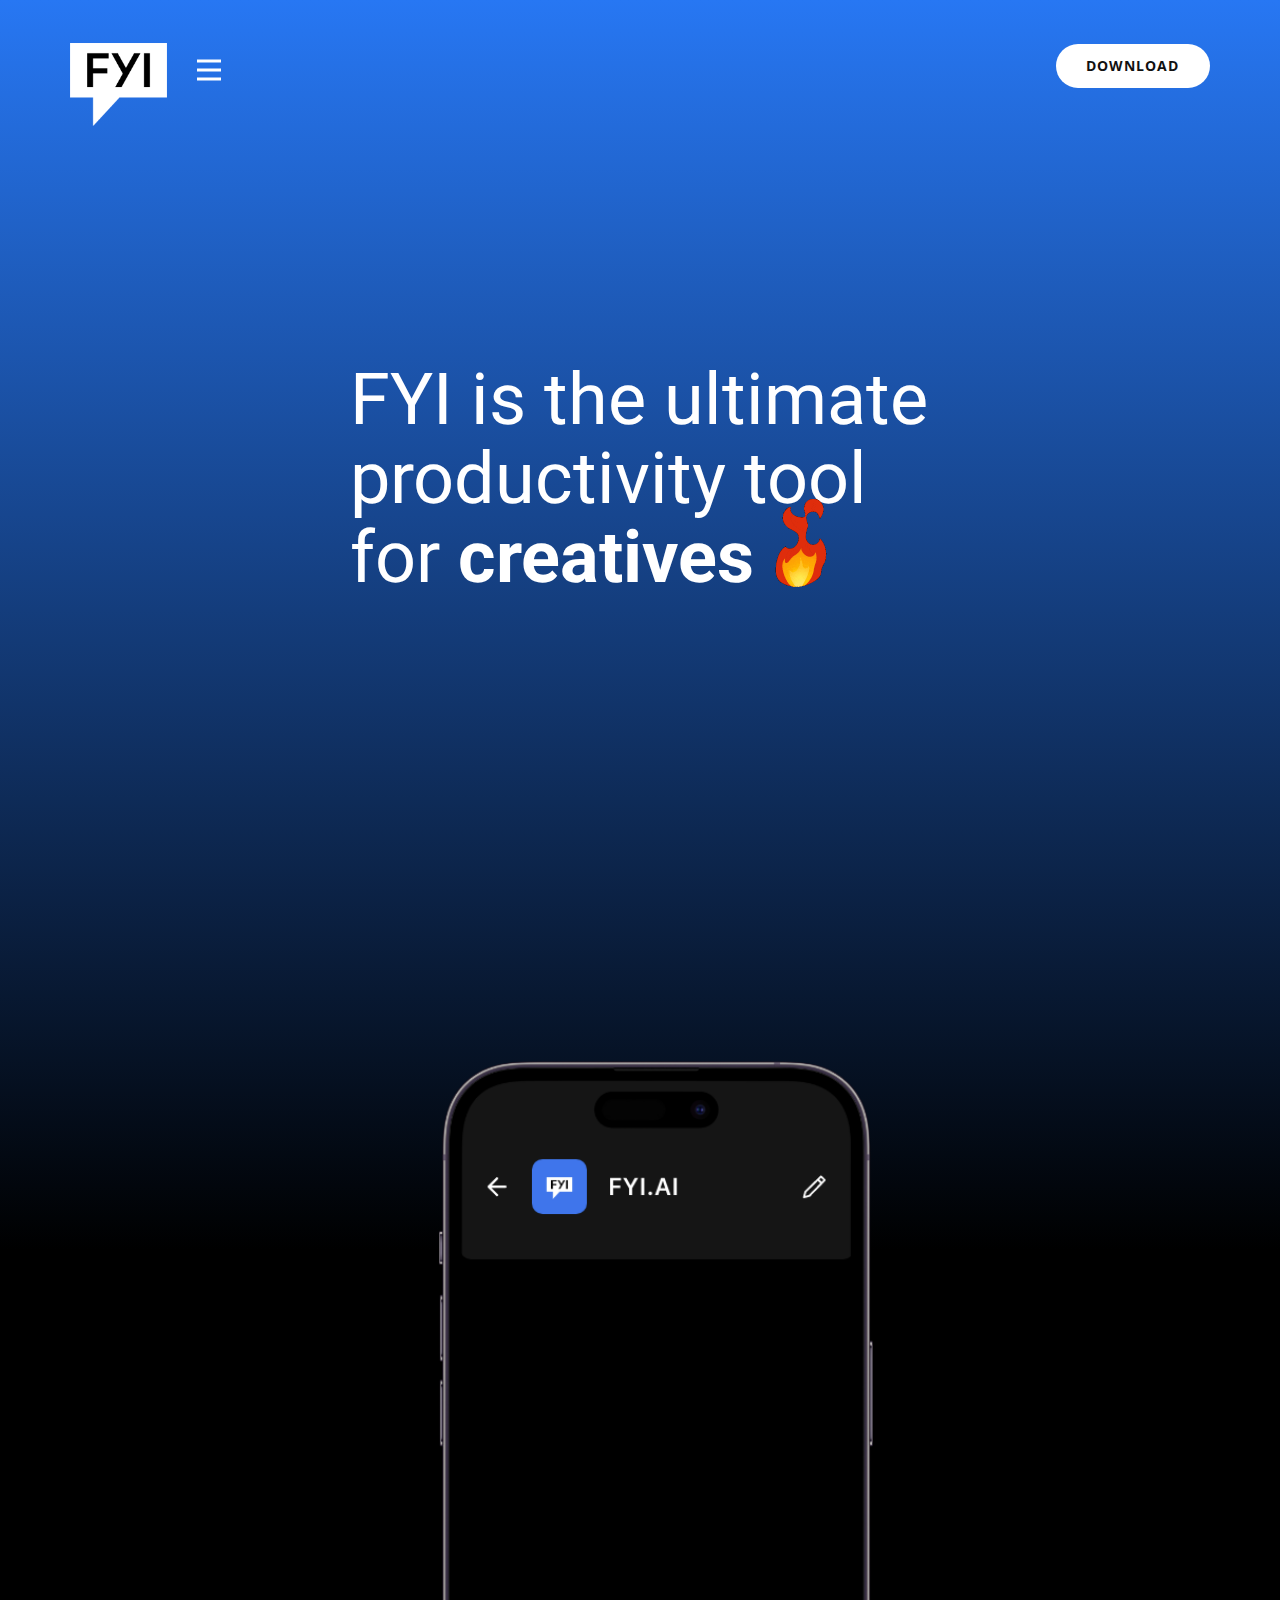
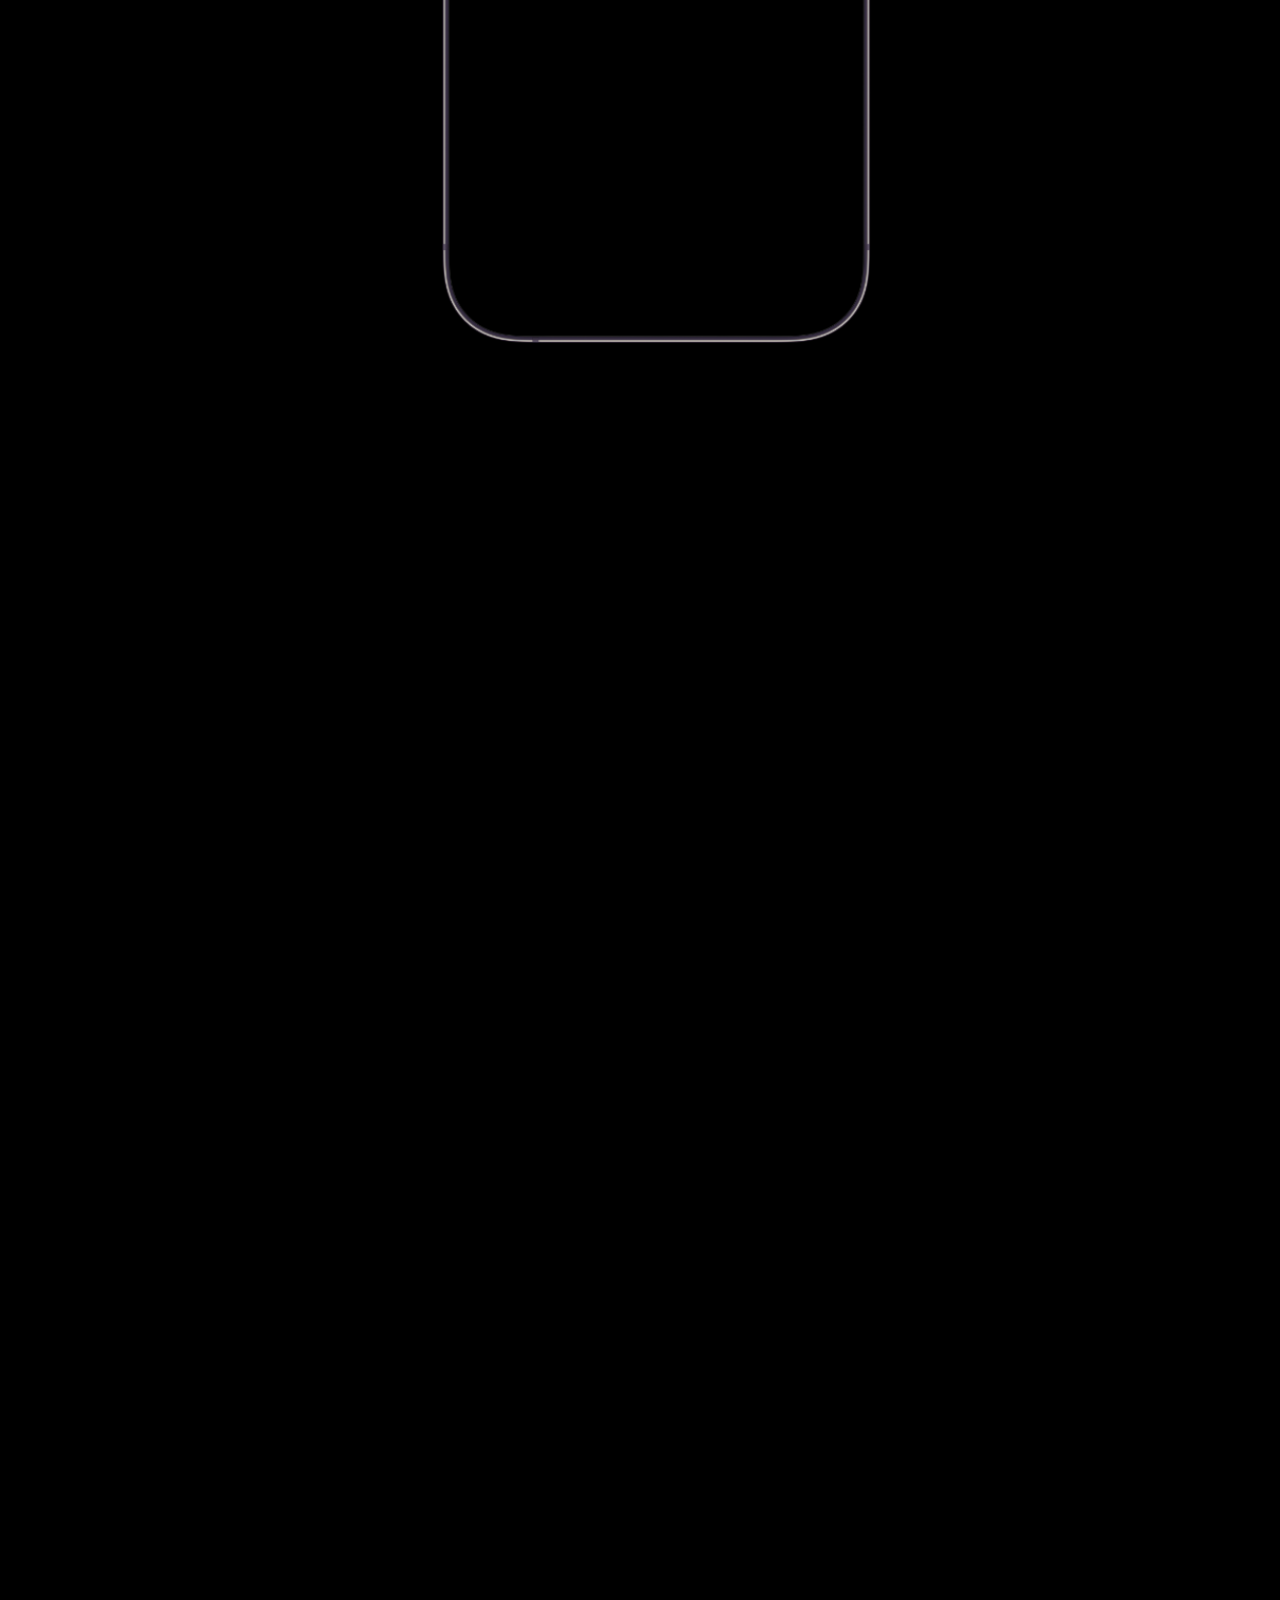
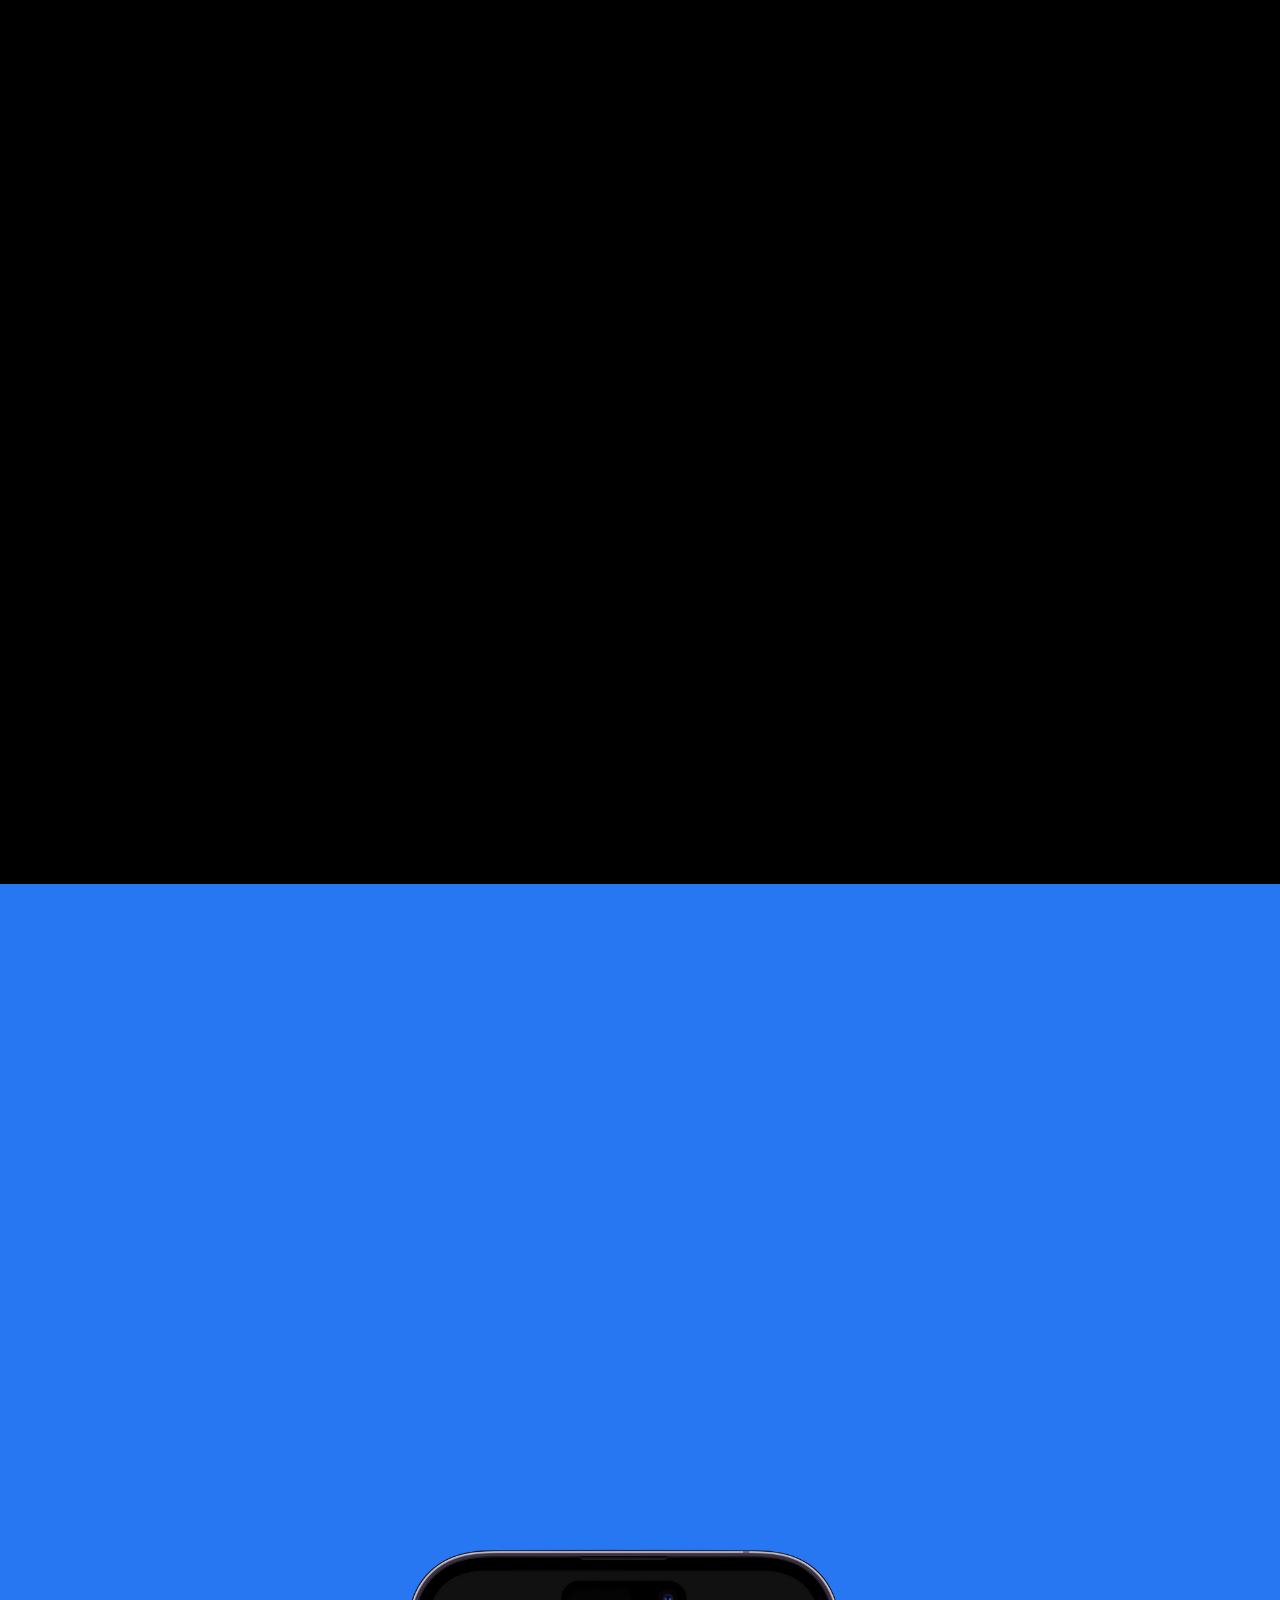
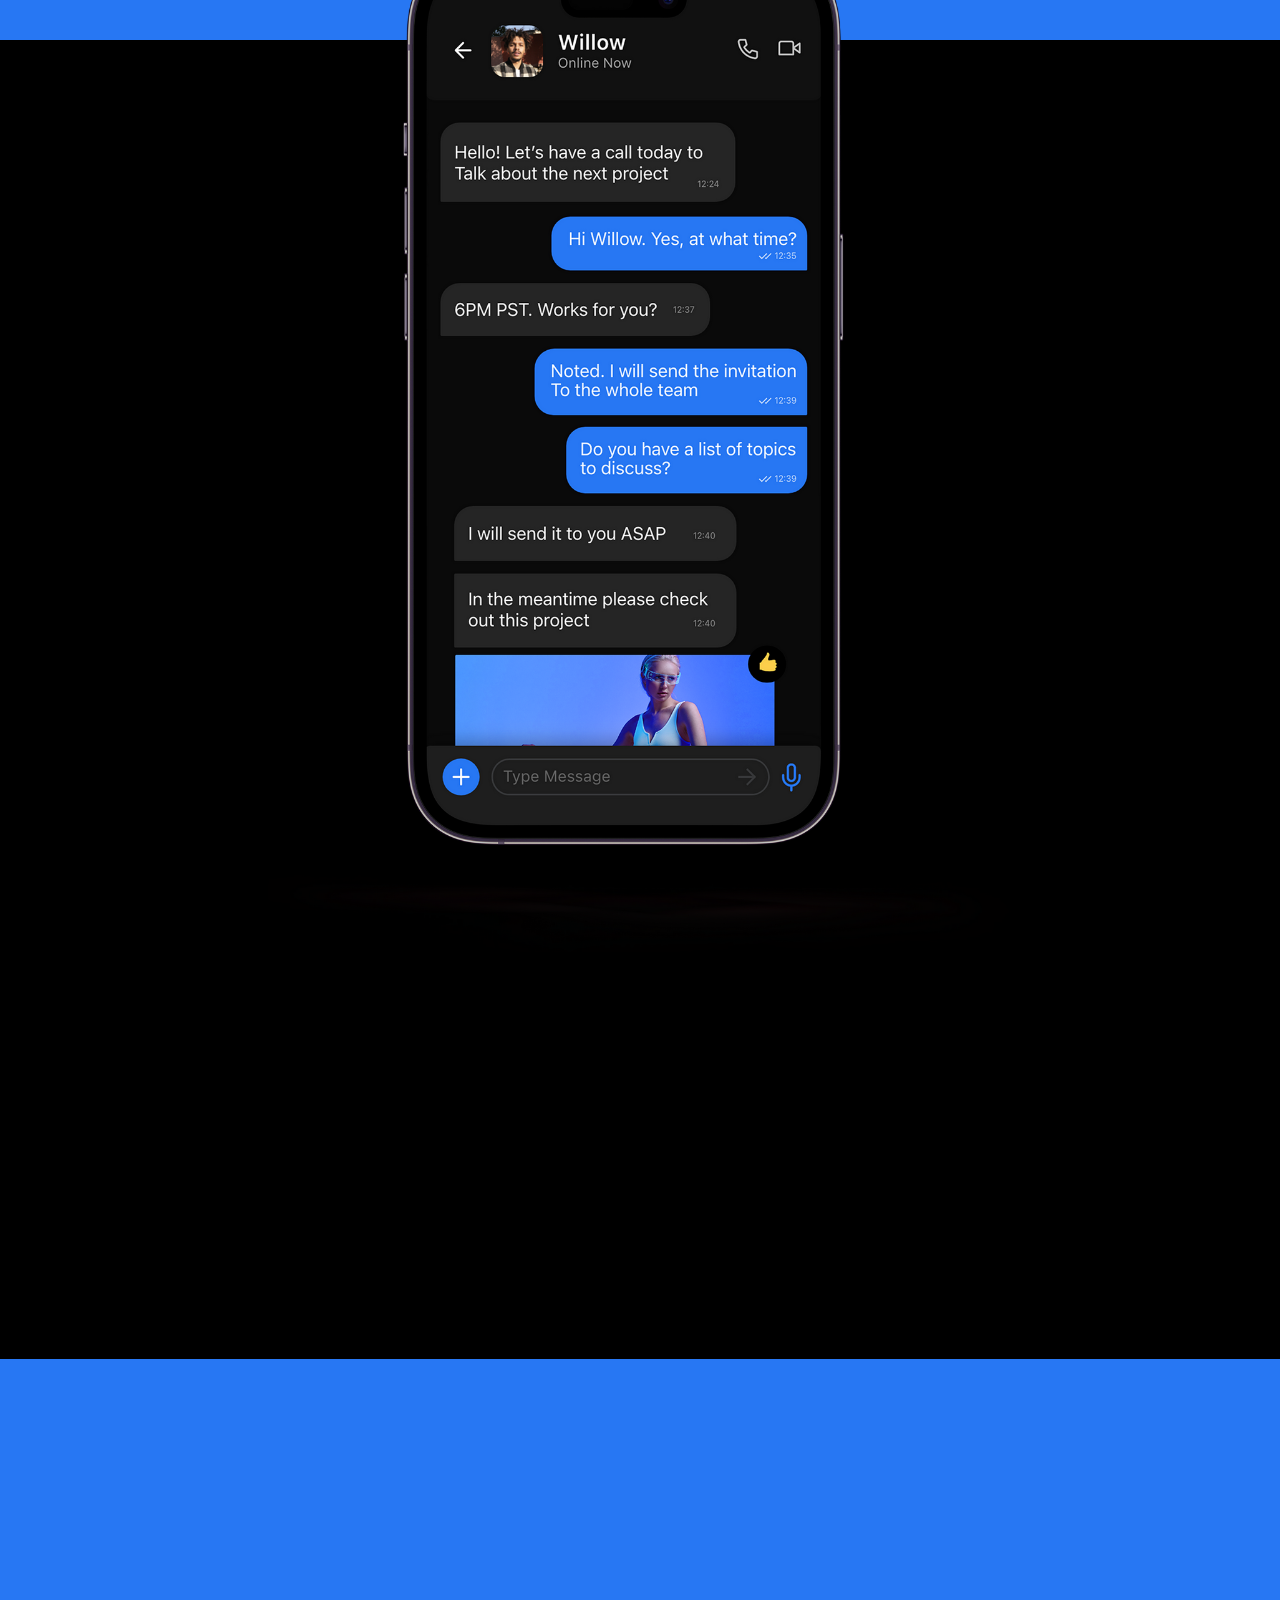
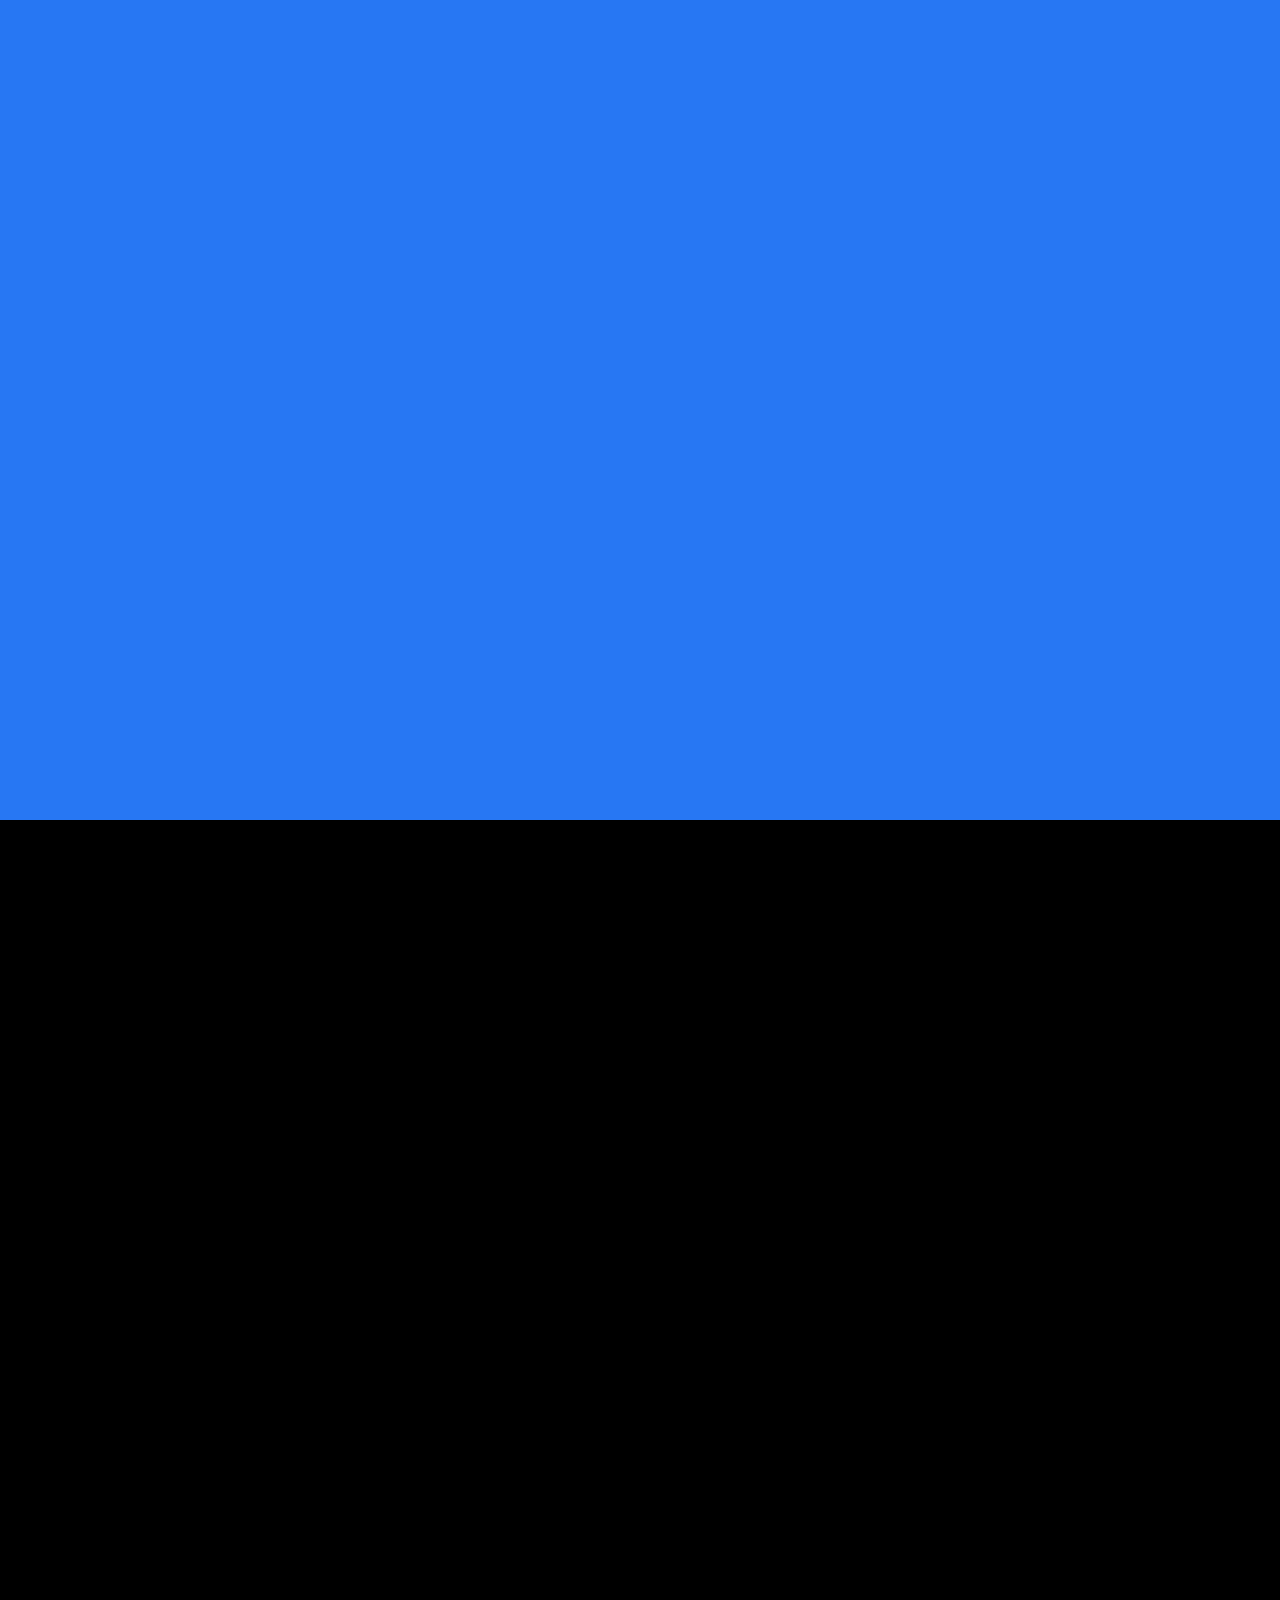
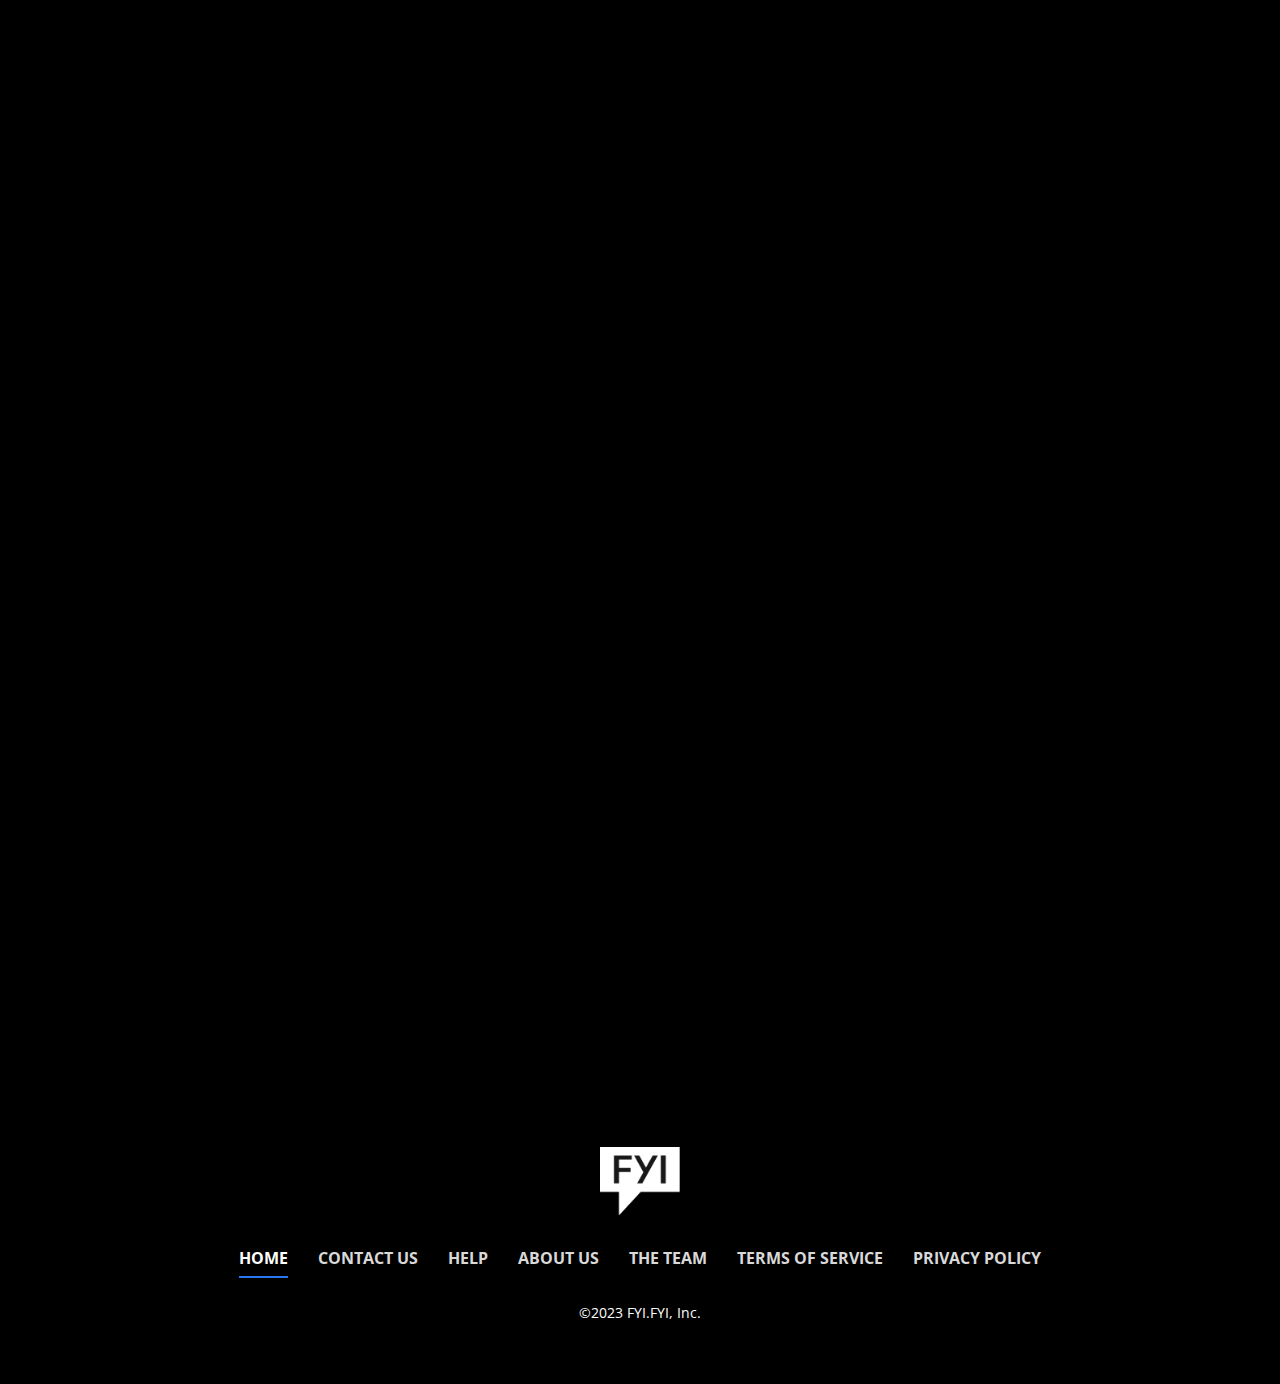
==== commit 768ed522: "ADA Edits Done" ====
--- a/index.html
+++ b/index.html
@@ -2,7 +2,7 @@
 <html style="font-size: 16px;" lang="en"><head>
     <meta name="viewport" content="width=device-width, initial-scale=1.0">
     <meta charset="utf-8">
-    <meta name="keywords" content="App for creative teams, Creative messenger app, Creative productivity tool, Messanger app, Secure messaging platform for creative teams, Cloud Storage for multimedia files, Creative workspace online">
+    <meta name="keywords" content="App for creative teams">
     <meta name="description" content="FYI is a collaborative communication messaging platform for the creative community to manage their digital assets. For the ones who drive culture forward">
     <title>FYI - Focus Your Ideas</title>
     <link rel="stylesheet" href="FYI1.css" media="screen">
@@ -25,6 +25,7 @@
 'https://www.googletagmanager.com/gtm.js?id='+i+dl;f.parentNode.insertBefore(j,f);
 })(window,document,'script','dataLayer','GTM-5PMP8B7');</script>
 <!-- End Google Tag Manager -->
+    
     
 
     <script type="application/ld+json">{
@@ -59,46 +60,47 @@
     <header class="u-clearfix u-header u-header" id="sec-5a81"><div class="u-clearfix u-sheet u-sheet-1">
         <nav class="u-menu u-menu-hamburger u-offcanvas u-menu-1" data-responsive-from="XXL">
           <div class="menu-collapse" style="font-size: 1rem; letter-spacing: 0px;" aria-label="menu-collapse">
-            <a class="u-button-style u-custom-left-right-menu-spacing u-custom-padding-bottom u-custom-top-bottom-menu-spacing u-nav-link u-text-active-palette-1-base u-text-hover-palette-2-base u-text-white" type="hamburger menu" role="button" title="hamburger menu" alt="This is a hamburger menu" href="#" aria-label="Hamburger Menu Options, Home, About us, The team, Contact us"
-            type="button" role="button" title="This is a hamburger menu" style="font-size: calc(1em + 8px);">
-            
+            <a class="u-button-style u-custom-left-right-menu-spacing u-custom-padding-bottom u-custom-top-bottom-menu-spacing u-nav-link u-text-active-palette-1-base u-text-hover-palette-2-base u-text-white" role="button" alt="This is a hamburger menu" aria-label="Hamburger Menu Options, Home, About us, The team, Contact us" type="button" title="This is a hamburger menu" href="#" style="font-size: calc(1em + 8px);">
               <svg class="u-svg-link" viewBox="0 0 24 24"><use xmlns:xlink="http://www.w3.org/1999/xlink" xlink:href="#menu-hamburger" alt="This is a hamburger menu" title="This is a hamburger menu" aria-label="Hamburger Menu Popup" tabindex="0"></use></svg>
-              <svg class="u-svg-content" version="1.1" id="menu-hamburger" viewBox="0 0 16 16" x="0px" y="0px" xmlns:xlink="http://www.w3.org/1999/xlink" focusable="false" aria-hidden="true" focusable="false" alt="This is a hamburger menu" xmlns="http://www.w3.org/2000/svg"><g><rect y="1" width="16" height="2"></rect><rect y="7" width="16" height="2"></rect><rect y="13" width="16" height="2"></rect>
+              <svg class="u-svg-content" version="1.1" id="menu-hamburger" viewBox="0 0 16 16" x="0px" y="0px" xmlns:xlink="http://www.w3.org/1999/xlink" aria-hidden="true" focusable="false" alt="This is a hamburger menu" xmlns="http://www.w3.org/2000/svg"><g><rect y="1" width="16" height="2"></rect><rect y="7" width="16" height="2"></rect><rect y="13" width="16" height="2"></rect>
 </g></svg>
             </a>
           </div>
-          <div class="u-custom-menu u-nav-container">
-            <ul class="u-nav u-unstyled u-nav-1"><li class="u-nav-item"><a class="u-button-style u-nav-link u-text-active-palette-1-base u-text-hover-palette-2-base" aria-label="Link to home page" alt="This is a link to the home page" title="Home Page Hamburger Menu" type="link" role="button" href="index.html" style="padding: 10px 20px;">Home</a>
-</li><li class="u-nav-item"><a class="u-button-style u-nav-link u-text-active-palette-1-base u-text-hover-palette-2-base" href="contact/" style="padding: 10px 20px;" aria-label="Link to Contact us page" alt="This is a link to the contact us page" title="Contact us Hamburger Menu" type="link" role="button">Contact Us</a>
-</li><li class="u-nav-item"><a class="u-button-style u-nav-link u-text-active-palette-1-base u-text-hover-palette-2-base" href="https://fyihelp.zendesk.com/hc/en-us" aria-label="Link to help page" alt="This is a link to the Help page" title="Help Page Hamburger Menu" type="link" role="button" target="_blank" style="padding: 10px 20px;">Help</a>
-</li><li class="u-nav-item"><a class="u-button-style u-nav-link u-text-active-palette-1-base u-text-hover-palette-2-base" href="aboutus/" style="padding: 10px 20px;" aria-label="Link to about us page" alt="This is a link to the about us page" title="About us Hamburger Menu" type="link" role="button">About us</a>
-</li><li class="u-nav-item"><a class="u-button-style u-nav-link u-text-active-palette-1-base u-text-hover-palette-2-base" href="team/" style="padding: 10px 20px;" aria-label="Like to team page" alt="This is a link to the team page" title="The team Hamburger Menu" type="link" role="button">The Team</a>
-</li><li class="u-nav-item"><a class="u-button-style u-nav-link u-text-active-palette-1-base u-text-hover-palette-2-base" href="Terms-of-service.html" style="padding: 10px 20px;" aria-label="Link to terms of service page" alt="This is a link to the terms of service" title="Terms of Service Hamburger Menu" title="Terms of Service" type="link" role="button">Terms of Service</a>
-</li><li class="u-nav-item"><a class="u-button-style u-nav-link u-text-active-palette-1-base u-text-hover-palette-2-base" href="Privacy-Policy.html" aria-label="Link to privacy policy" alt="This is a link to the Privacy Policy" title="Privacy Policy Hamburger Menu" type="link" role="button" style="padding: 10px 20px;">Privacy Policy</a>
-</li></ul>
+          <div class="u-custom-menu u-nav-container" aria-label="Options">
+            <ul class="u-nav u-unstyled u-nav-1"><li class="u-nav-item"><a class="u-button-style u-nav-link u-text-active-palette-1-base u-text-hover-palette-2-base" href="index.html" style="padding: 10px 20px;" alt="Back to the homepage" title="Home">Home</a>
+            </li><li class="u-nav-item"><a class="u-button-style u-nav-link u-text-active-palette-1-base u-text-hover-palette-2-base" href="contact/" style="padding: 10px 20px;" aria-label="Link to Contact us page" alt="This is a link to the contact us page" title="Contact us Hamburger Menu" type="link" role="button">Contact Us</a>
+            </li><li class="u-nav-item"><a class="u-button-style u-nav-link u-text-active-palette-1-base u-text-hover-palette-2-base" href="https://fyihelp.zendesk.com/hc/en-us" aria-label="Link to help page" alt="This is a link to the Help page" title="Help Page Hamburger Menu" type="link" role="button" target="_blank" style="padding: 10px 20px;">Help</a>
+            </li><li class="u-nav-item"><a class="u-button-style u-nav-link u-text-active-palette-1-base u-text-hover-palette-2-base" href="aboutus/" style="padding: 10px 20px;" aria-label="Link to about us page" alt="This is a link to the about us page" title="About us Hamburger Menu" type="link" role="button">About us</a>
+            </li><li class="u-nav-item"><a class="u-button-style u-nav-link u-text-active-palette-1-base u-text-hover-palette-2-base" href="team/" style="padding: 10px 20px;" aria-label="Like to team page" alt="This is a link to the team page" title="The team Hamburger Menu" type="link" role="button">The Team</a>
+            </li><li class="u-nav-item"><a class="u-button-style u-nav-link u-text-active-palette-1-base u-text-hover-palette-2-base" href="Terms-of-service.html" style="padding: 10px 20px;" aria-label="Link to terms of service page" alt="This is a link to the Terms of Service" title="Terms of Service Hamburger Menu" title="Terms of Service" type="link" role="button">Terms of Service</a>
+            </li><li class="u-nav-item"><a class="u-button-style u-nav-link u-text-active-palette-1-base u-text-hover-palette-2-base" href="Privacy-Policy.html" aria-label="Link to privacy policy" alt="This is a link to the Privacy Policy" title="Privacy Policy Hamburger Menu" type="link" role="button" style="padding: 10px 20px;">Privacy Policy</a>
+            </li></ul>
           </div>
           <div class="u-custom-menu u-nav-container-collapse">
             <div class="u-black u-container-style u-inner-container-layout u-sidenav">
               <div class="u-inner-container-layout u-sidenav-overflow">
                 <div class="u-menu-close"></div>
-                <ul class="u-align-left u-custom-font u-heading-font u-nav u-popupmenu-items u-text-hover-custom-color-1 u-unstyled u-nav-2"><li class="u-nav-item"><a class="u-button-style u-nav-link" href="index.html" title="Home Page" alt="Home Link">Home</a>
-</li><li class="u-nav-item"><a class="u-button-style u-nav-link" alt="Contact us Link" title="Contact us" href="contact/">Contact Us</a>
-</li><li class="u-nav-item"><a class="u-button-style u-nav-link" alt="Help Page Link" title="Help page" href="https://fyihelp.zendesk.com/hc/en-us" target="_blank">Help</a>
-</li><li class="u-nav-item"><a class="u-button-style u-nav-link" alt="About us Link" title="About us page" href="aboutus/">About us</a>
-</li><li class="u-nav-item"><a class="u-button-style u-nav-link" alt="The Team Link" title="The team page" href="team/">The Team</a>
-</li><li class="u-nav-item"><a class="u-button-style u-nav-link" alt="Terms of Service Link" title="Terms of Service" href="Terms-of-service.html">Terms of Service</a>
-</li><li class="u-nav-item"><a class="u-button-style u-nav-link" alt="Privacy Policy Link" title="Privacy Policy"href="Privacy-Policy.html">Privacy Policy</a>
-</li></ul>
+                <ul class="u-align-left u-custom-font u-heading-font u-nav u-popupmenu-items u-text-hover-custom-color-1 u-unstyled u-nav-2"><li class="u-nav-item"><a class="u-button-style u-nav-link" href="index.html" aria-label="Link to homepage" alt="This is the homepage" title="Home Page" type="link" role="button">Home</a>
+                  </li><li class="u-nav-item"><a class="u-button-style u-nav-link u-text-active-palette-1-base u-text-hover-palette-2-base" href="contact/" style="padding: 10px 20px;" aria-label="Link to Contact us page" alt="This is a link to the contact us page" title="Contact us Hamburger Menu" type="link" role="button">Contact Us</a>
+                  </li><li class="u-nav-item"><a class="u-button-style u-nav-link u-text-active-palette-1-base u-text-hover-palette-2-base" href="https://fyihelp.zendesk.com/hc/en-us" aria-label="Link to help page" alt="This is a link to the Help page" title="Help Page Hamburger Menu" type="link" role="button" target="_blank" style="padding: 10px 20px;">Help</a>
+                  </li><li class="u-nav-item"><a class="u-button-style u-nav-link u-text-active-palette-1-base u-text-hover-palette-2-base" href="aboutus/" style="padding: 10px 20px;" aria-label="Link to about us page" alt="This is a link to the about us page" title="About us Hamburger Menu" type="link" role="button">About us</a>
+                  </li><li class="u-nav-item"><a class="u-button-style u-nav-link u-text-active-palette-1-base u-text-hover-palette-2-base" href="team/" style="padding: 10px 20px;" aria-label="Link to the team page" alt="This is a link to the team page" title="The team Hamburger Menu" type="link" role="button">The Team</a>
+                  </li><li class="u-nav-item"><a class="u-button-style u-nav-link u-text-active-palette-1-base u-text-hover-palette-2-base" href="Terms-of-service.html" style="padding: 10px 20px;" aria-label="Link to terms of service page" alt="This is a link to the terms of service" title="Terms of Service Hamburger Menu" title="Terms of Service" type="link" role="button">Terms of Service</a>
+                  </li><li class="u-nav-item"><a class="u-button-style u-nav-link u-text-active-palette-1-base u-text-hover-palette-2-base" href="Privacy-Policy.html" aria-label="Link to privacy policy" alt="This is a link to the Privacy Policy" title="Privacy Policy Hamburger Menu" type="link" role="button" style="padding: 10px 20px;">Privacy Policy</a>
+                  </li></ul>
+                  <!-- end of edit -->
               </div>
             </div>
             <div class="u-black u-menu-overlay u-opacity u-opacity-20"></div>
           </div>
         </nav>
         <img class="u-align-left u-image u-image-default u-image-1" src="images/FYILOGO.png" role="img" alt="This is a picture of the FYI logo" title="FYI Logo" data-image-width="600" data-image-height="512" data-href="index.html">
-        <a href="https://fyi.fyi/app" alt="FYI Download Link" title="Download the FYI app" type="link" role="button" aria-label="Download Link" class="u-align-right u-border-none u-btn u-btn-round u-button-style u-hover-grey-90 u-radius-50 u-white u-btn-1">download</a>
+        <a href="https://fyi.fyi/app" alt="FYI Download Link" title="Download the FYI app" type="link" role="button" aria-label="Download Link" class="u-align-right u-border-none u-btn u-btn-round u-button-style u-hover-grey-90 u-radius-50 u-white u-btn-1">Download</a>
+      </div></header>
       </div></header>
     <section class="u-clearfix u-gradient u-section-1" id="sec-f9f4">
       <div class="u-clearfix u-sheet u-sheet-1">
+        <!-- fyi tool -->
         <h1 class="u-align-left u-text u-text-body-alt-color u-title u-text-1"> FYI is the ultimate <br>productivity tool&nbsp; for <span style="font-weight: 700;">creatives</span>
         </h1>
         <img class="u-image u-image-contain u-image-default u-preserve-proportions u-image-1" role="img" src="images/fire.gif" alt="This is a image of a fire emoji" title="Fire Emoji" data-image-width="200" data-image-height="200">
@@ -118,14 +120,15 @@
         <p class="u-align-center u-text u-text-2" data-animation-name="customAnimationIn" data-animation-duration="1000" data-animation-delay="500"> FYI.Ai is your creative co-pilot. Ask FYI.Ai to draft stories, song lyrics, product descriptions, marketing copy, or any written content - and see the results within seconds. Give it super-contextual feedback to fine-tune your ideas. You can riff with FYI.Ai naturally like a member of your own creative team. With FYI.Ai, you can ideate faster than ever before and turbocharge your creative output.&nbsp;&nbsp;</p>
       </div>
     </section>
+    <!-- edit 2 -->
     <section class="u-clearfix u-section-3" id="sec-4d4e" aria-label="F1 Racing">
       <div class="u-clearfix u-sheet u-sheet-1">
         <div class="u-container-style u-expanded-width-sm u-group u-image u-image-contain u-shape-rectangle u-image-1" data-image-width="1406" data-image-height="1406" data-animation-name="customAnimationIn" data-animation-duration="1000">
           <div class="u-container-layout u-container-layout-1">
-            <img class="u-image u-image-default u-image-2" src="images/image74.png" alt="Asking fyi ai to create a project to keep track of F1 races" title="Text message to track F1 races" data-image-width="415" data-image-height="100" data-animation-name="customAnimationIn" data-animation-duration="1000" data-animation-delay="250">
-            <img class="u-image u-image-default u-image-3" src="images/image57.png" alt="Fyi ai responding with absolutely here you go" title="Text message of agreement" data-image-width="282" data-image-height="77" data-animation-name="customAnimationIn" data-animation-duration="1000" data-animation-delay="500">
-            <img class="u-image u-image-default u-image-4" src="images/image75.png" alt="Image of an F1 Project created by will.i.am" title="F1 Project" aria-label="F1 Image Project" data-image-width="352" data-image-height="245" data-animation-name="customAnimationIn" data-animation-duration="1000" data-animation-delay="750">
-            <img class="u-image u-image-default u-image-5" src="images/image76.png" alt="Image of the F1 Project expanded" title="F1 Project Detailed" data-image-width="267" data-image-height="549" data-animation-name="customAnimationIn" data-animation-duration="1000" data-animation-delay="1000">
+            <img class="u-image u-image-default u-image-2" src="images/image74.png" alt="Asking FYI AI to create a project to keep track of F1 races" title="Text message to track F1 races" data-image-width="415" data-image-height="100" data-animation-name="customAnimationIn" data-animation-duration="1000" data-animation-delay="250">
+            <img class="u-image u-image-default u-image-3" src="images/image57.png" alt="Fyi ai responding with absolutely here you go" title="Text message of what is being agreed upon" data-image-width="282" data-image-height="77" data-animation-name="customAnimationIn" data-animation-duration="1000" data-animation-delay="500">
+            <img class="u-image u-image-default u-image-4" src="images/image75.png" alt="Image of an F1 Project created by will.i.am" title="F1 Project Image" aria-label="F1 Image Project" data-image-width="352" data-image-height="245" data-animation-name="customAnimationIn" data-animation-duration="1000" data-animation-delay="750">
+            <img class="u-image u-image-default u-image-5" src="images/image76.png" alt="Image of the F1 Project expanded" title="F1 Project Detailings" data-image-width="267" data-image-height="549" data-animation-name="customAnimationIn" data-animation-duration="1000" data-animation-delay="1000">
           </div>
         </div>
         <h2 class="u-align-center-md u-align-center-sm u-align-center-xs u-text u-text-1" data-animation-name="customAnimationIn" data-animation-duration="1000" data-animation-delay="250"> TURN YOUR IDEAS INTO
@@ -133,6 +136,7 @@
         <p class="u-align-center-md u-align-center-sm u-align-center-xs u-text u-text-2" data-animation-name="customAnimationIn" data-animation-duration="1000" data-animation-delay="500"> FYI.Ai takes your ideas to the next level by turning them into Projects. FYI.Ai will save and organize all your content, help you fill in the gaps, and organize a plan of action. Turn dialogue into film treatments. Turn verses into songs and albums. Turn product ideas into full-fledged business plans. The applications are infinite. FYI.Ai accelerates your creative flow, transforming ambitious ideas into reality. </p>
       </div>
     </section>
+    <!-- edit 3 -->
     <section class="u-clearfix u-section-4" id="sec-8a79" aria-label="Summary of Chats">
       <div class="u-clearfix u-sheet u-sheet-1">
         <div class="u-container-style u-expanded-width-xs u-group u-shape-rectangle u-group-1">
@@ -145,43 +149,45 @@
           </div>
         </div>
         <h2 class="u-align-center-md u-align-center-sm u-align-center-xs u-text u-text-1" data-animation-name="customAnimationIn" data-animation-duration="1000" data-animation-delay="250"> FYI IN THE LOOP</h2>
-        <p class="u-align-center-md u-align-center-sm u-align-center-xs u-text u-text-2" data-animation-name="customAnimationIn" data-animation-duration="1000" data-animation-delay="500">Add FYI.Ai to group chats and project chats to collaborate with your entire team. FYI.Ai can summarize team chats and recall information that's been lost in a fast-moving conversation. Never lose track of important information again.&nbsp; &nbsp;<br>
+        <p class="u-align-center-md u-align-center-sm u-align-center-xs u-text u-text-2" data-animation-name="customAnimationIn" data-animation-duration="1000" data-animation-delay="500">Add FYI.Ai to group chats and project chats to collaborate with your entire team. FYI.Ai can summarize team chats and recall information that’s been lost in a fast-moving conversation. Never lose track of important information again.&nbsp; &nbsp;<br>
           <br>
           <br>
         </p>
       </div>
     </section>
+    <!-- edit 3 -->
     <section class="u-clearfix u-custom-color-1 u-section-5" id="sec-ba08" aria-label="Projects">
       <div class="u-clearfix u-sheet u-sheet-1">
         <div class="u-container-style u-expanded-width-xs u-group u-shape-rectangle u-group-1">
           <div class="u-container-layout u-container-layout-1">
             <img class="u-image u-image-default u-image-1" src="images/image2.png" alt="Image of an iPhone with a project tab" title="Project Tab" data-image-width="447" data-image-height="909" data-animation-name="customAnimationIn" data-animation-duration="1000">
-            <img class="u-image u-image-default u-preserve-proportions u-image-2" src="images/image4.png" alt="Xupermask icon within project tab" title="Xupermask Icon" data-image-width="180" data-image-height="180" data-animation-name="customAnimationIn" data-animation-duration="1000" data-animation-delay="250">
+            <img class="u-image u-image-default u-preserve-proportions u-image-2" src="images/image4.png" alt="Xupermask icon within the project tab" title="Xupermask Icon" data-image-width="180" data-image-height="180" data-animation-name="customAnimationIn" data-animation-duration="1000" data-animation-delay="250">
             <img class="u-image u-image-default u-preserve-proportions u-image-3" src="images/image5.png" alt="Sustainable Construction within project tab" title="Sustainable Construction" data-image-width="179" data-image-height="176" data-animation-name="customAnimationIn" data-animation-duration="1000" data-animation-delay="750">
-            <img class="u-image u-image-default u-preserve-proportions u-image-4" src="images/image6.png" alt="Vinyl Toys icon within project tab" title="Vinyl Toys" data-image-width="179" data-image-height="179" data-animation-name="customAnimationIn" data-animation-duration="1000" data-animation-delay="500">
-            <img class="u-image u-image-default u-preserve-proportions u-image-5" src="images/image7.png" alt="Campaign 2022 within project tab" title="Campaign 2022" data-image-width="179" data-image-height="180" data-animation-name="customAnimationIn" data-animation-duration="1000" data-animation-delay="750">
-            <img class="u-image u-image-default u-preserve-proportions u-image-6" src="images/image8.png" alt="Brand Identity within project tab" title="Brand Identity" data-image-width="179" data-image-height="181" data-animation-name="customAnimationIn" data-animation-duration="1000" data-animation-delay="750">
-            <img class="u-image u-image-default u-preserve-proportions u-image-7" src="images/image9.png" alt="Footwear Collection within project tab" title="Footwear Collection" data-image-width="178" data-image-height="181" data-animation-name="customAnimationIn" data-animation-duration="1000" data-animation-delay="1000">
-            <img class="u-image u-image-default u-preserve-proportions u-image-8" src="images/image3.png" alt="Album Art within project tab" title="Album Art" data-image-width="179" data-image-height="180" data-animation-name="customAnimationIn" data-animation-duration="1000" data-animation-direction="" data-animation-delay="250">
+            <img class="u-image u-image-default u-preserve-proportions u-image-4" src="images/image6.png" alt="Vinyl Toys icon within the project tab" title="Vinyl Toys" data-image-width="179" data-image-height="179" data-animation-name="customAnimationIn" data-animation-duration="1000" data-animation-delay="500">
+            <img class="u-image u-image-default u-preserve-proportions u-image-5" src="images/image7.png" alt="Campaign 2022 within the project tab" title="Campaign 2022" data-image-width="179" data-image-height="180" data-animation-name="customAnimationIn" data-animation-duration="1000" data-animation-delay="750">
+            <img class="u-image u-image-default u-preserve-proportions u-image-6" src="images/image8.png" alt="Brand Identity within the project tab" title="Brand Identity" data-image-width="179" data-image-height="181" data-animation-name="customAnimationIn" data-animation-duration="1000" data-animation-delay="750">
+            <img class="u-image u-image-default u-preserve-proportions u-image-7" src="images/image9.png" alt="Footwear Collection within the project tab" title="Footwear Collection" data-image-width="178" data-image-height="181" data-animation-name="customAnimationIn" data-animation-duration="1000" data-animation-delay="1000">
+            <img class="u-image u-image-default u-preserve-proportions u-image-8" src="images/image3.png" alt="Album Art within the project tab" title="Album Art" data-image-width="179" data-image-height="180" data-animation-name="customAnimationIn" data-animation-duration="1000" data-animation-direction="" data-animation-delay="250">
           </div>
         </div>
         <h2 class="u-align-center-md u-align-center-sm u-align-center-xs u-align-left-lg u-align-left-xl u-text u-text-1" data-animation-name="customAnimationIn" data-animation-duration="1000" data-animation-delay="250">BUILD PROJECTS</h2>
         <p class="u-align-center-md u-align-center-sm u-align-center-xs u-align-left-lg u-align-left-xl u-text u-text-2" data-animation-name="customAnimationIn" data-animation-duration="1000" data-animation-delay="500"> Organize your work into Projects. Store files, manage assets, add team members and guests. Use projects as your collaborative workspace, a personal archive, or a new way to present your work</p>
-        <a href="projects/" class="u-border-none u-btn u-btn-round u-button-style u-hover-black u-radius-50 u-white u-btn-1" data-animation-name="customAnimationIn" data-animation-duration="1000" data-animation-delay="500" title="Read more about content calls" alt="Learn more about Contact Calls" aira-label="Read More about Contact Calls" type="link" role="button" >read more</a>
+        <a href="projects/" class="u-border-none u-btn u-btn-round u-button-style u-hover-black u-radius-50 u-white u-btn-1" data-animation-name="customAnimationIn" data-animation-duration="1000" data-animation-delay="500">read more</a>
       </div>
     </section>
     <section class="u-clearfix u-section-6" id="carousel_cf72">
       <div class="u-clearfix u-sheet u-sheet-1">
-        <img class="u-align-center u-image u-image-contain u-image-default u-preserve-proportions u-image-1" src="images/security1.png" role="img" alt="Text messages that describe a meeting" title="Meeting Chat" data-image-width="1800" data-image-height="2160">
-        <img class="u-align-center u-image u-image-contain u-image-default u-preserve-proportions u-image-2" src="images/security2.png" role="img" alt="Split animation text of the meeting" title="Meeting Chat Animation" aria-hidden="true" focusable="false" data-image-width="1800" data-image-height="2160" data-animation-name="customAnimationIn" data-animation-duration="500" data-animation-direction="" data-animation-out="1">
+        <img class="u-align-center u-image u-image-contain u-image-default u-preserve-proportions u-image-1" src="images/security1.png" alt="Image of security features of the FYI app" data-image-width="1800" data-image-height="2160">
+        <img class="u-align-center u-image u-image-contain u-image-default u-preserve-proportions u-image-2" src="images/security2.png" focusable="false" alt="Untitled" aria-hidden="true" data-image-width="1800" data-image-height="2160" data-animation-name="customAnimationIn" data-animation-duration="500" data-animation-direction="" data-animation-out="1">
         <h2 class="u-align-center u-text u-text-1" data-animation-name="customAnimationIn" data-animation-duration="1000" data-animation-delay="250">Protecting your data&nbsp;with the
 Most Advanced
 Encryption</h2>
         <p class="u-align-center u-text u-text-2" data-animation-name="customAnimationIn" data-animation-duration="1000" data-animation-delay="500"> FYI protects your data with the most advanced end-to-end encryption. <br>We use ECDHE and ECDSA, the same cryptography methods&nbsp;used in securing Bitcoin and Ethereum transactions.
         </p>
-        <a href="encryption/" class="u-border-none u-btn u-btn-round u-button-style u-custom-color-1 u-hover-white u-radius-50 u-btn-1" data-animation-name="customAnimationIn" data-animation-duration="1000" data-animation-delay="500" title="Read More About Content Calls" alt="Learn more about Contact Calls" aira-label="Read More Link for Contact Calls" type="link" role="button">read more</a>
-      </div>
-    </section>
+        <a href="encryption/" class="u-border-none u-btn u-btn-round u-button-style u-custom-color-1 u-hover-white u-radius-50 u-btn-1" data-animation-name="customAnimationIn" data-animation-duration="1000" data-animation-delay="500">read more</a>
+      </div>
+    </section>
+    <!-- edit 4 -->
     <section class="u-clearfix u-custom-color-1 u-section-7" id="sec-3f06">
       <div class="u-clearfix u-sheet u-sheet-1">
         <div class="u-clearfix u-expanded-width u-gutter-0 u-layout-wrap u-layout-wrap-1">
@@ -189,7 +195,7 @@
             <div class="u-layout-row">
               <div class="u-container-style u-layout-cell u-size-22 u-layout-cell-1">
                 <div class="u-container-layout u-container-layout-1">
-                  <img class="u-image u-image-default u-preserve-proportions u-image-1" src="images/image23.png" role="img" alt="iPhone image of an 8 way video call" title="8 way video call" data-image-width="435" data-image-height="884" data-animation-name="customAnimationIn" data-animation-duration="1000">
+                  <img class="u-image u-image-default u-preserve-proportions u-image-1" src="images/image23.png" role="img" alt="Image of an iPhone on an 8 way video call" title="8 way video call" data-image-width="435" data-image-height="884" data-animation-name="customAnimationIn" data-animation-duration="1000">
                 </div>
               </div>
               <div class="u-container-style u-layout-cell u-size-18 u-layout-cell-2">
@@ -207,35 +213,35 @@
         </div>
         <h2 class="u-align-center u-text u-text-1" data-animation-name="customAnimationIn" data-animation-duration="1000" data-animation-delay="250"> MAKE CONTENT CALLS</h2>
         <p class="u-align-center u-text u-text-2" data-animation-name="customAnimationIn" data-animation-duration="1000" data-animation-delay="500"> Share and sync content on calls more easily than any other mobile app. Make one-on-one or group calls with contacts around the world. All files shared on a call are saved in your history, accessible anytime.</p>
-        <a href="calls/" class="u-border-none u-btn u-btn-round u-button-style u-hover-black u-radius-50 u-white u-btn-1" data-animation-name="customAnimationIn" data-animation-duration="1000" data-animation-delay="500" title="Read More About Content Calls" alt="Learn more about Contact Calls" aira-label="Read More Link for Contact Calls" type="link" role="button">read more</a>
+        <a href="calls/" class="u-border-none u-btn u-btn-round u-button-style u-hover-black u-radius-50 u-white u-btn-1" data-animation-name="customAnimationIn" data-animation-duration="1000" data-animation-delay="500">read more</a>
       </div>
     </section>
     <section class="u-clearfix u-section-8" id="sec-8c5b" aria-label="Design Team">
       <div class="u-clearfix u-sheet u-sheet-1">
         <div class="u-container-style u-group u-shape-rectangle u-group-1">
           <div class="u-container-layout u-container-layout-1">
-            <img class="u-align-center u-image u-image-default u-preserve-proportions u-image-1" src="images/image18.png" role="img" alt="iPhone image of the Design team" title="Design Team" data-image-width="393" data-image-height="799" data-animation-name="customAnimationIn" data-animation-duration="1000">
-            <img class="u-image u-image-default u-image-2" src="images/image27.png" alt="Text message of catching up before a call" role="img" title="Text message catch up" data-image-width="358" data-image-height="111" data-animation-name="customAnimationIn" data-animation-duration="1000" data-animation-direction="">
-            <img class="u-image u-image-default u-image-3" src="images/image28.png" alt="PROX Emma music playing" role="img" title="PROX Emma" data-image-width="349" data-image-height="113" data-animation-name="customAnimationIn" data-animation-duration="1000" data-animation-delay="250">
+            <img class="u-align-center u-image u-image-default u-preserve-proportions u-image-1" src="images/image18.png" role="img" alt="iPhone image of the Design Team" title="Design Team" data-image-width="393" data-image-height="799" data-animation-name="customAnimationIn" data-animation-duration="1000">
+            <img class="u-image u-image-default u-image-2" src="images/image27.png" alt="Text message of catching up before a call" role="img" title="Text message about catching up" data-image-width="358" data-image-height="111" data-animation-name="customAnimationIn" data-animation-duration="1000" data-animation-direction="">
+            <img class="u-image u-image-default u-image-3" src="images/image28.png" alt="PROX Emma music playing" role="img" title="PROX Emma Song" data-image-width="349" data-image-height="113" data-animation-name="customAnimationIn" data-animation-duration="1000" data-animation-delay="250">
             <img class="u-image u-image-default u-preserve-proportions u-image-4" src="images/image29.png" role="img" alt="Text message saying that the music is fire" title="Music is Fire" data-image-width="213" data-image-height="48" data-animation-name="customAnimationIn" data-animation-duration="1000" data-animation-delay="500">
-            <img class="u-image u-image-default u-image-5" src="images/image30.png" alt="Recorded Audio Saved in a chat" role="img" title="Recorded Audio" data-image-width="365" data-image-height="87" data-animation-name="customAnimationIn" data-animation-duration="1000" data-animation-delay="750">
+            <img class="u-image u-image-default u-image-5" src="images/image30.png" alt="Recorded audio change" role="img" title="Recorded Audio" data-image-width="365" data-image-height="87" data-animation-name="customAnimationIn" data-animation-duration="1000" data-animation-delay="750">
             <img class="u-image u-image-default u-image-6" src="images/image31.png" alt="New Album Project by Audrey" role="img" title="Album Project" data-image-width="321" data-image-height="224" data-animation-name="customAnimationIn" data-animation-duration="1000" data-animation-delay="1000">
           </div>
         </div>
         <h2 class="u-align-center-md u-align-center-sm u-align-center-xs u-align-left-lg u-align-left-xl u-text u-text-1" data-animation-name="customAnimationIn" data-animation-duration="1000" data-animation-delay="250"> POWERFUL &amp; EXPRESSIVE <br>MESSAGING
         </h2>
         <p class="u-align-center-md u-align-center-sm u-align-center-xs u-align-left-lg u-align-left-xl u-text u-text-2" data-animation-name="customAnimationIn" data-animation-duration="1000" data-animation-delay="500"> On FYI chat, our default setting is power user. Organize your conversation by contacts or projects, send messages with no file size limits.</p>
-        <a href="chats/" class="u-border-none u-btn u-btn-round u-button-style u-custom-color-1 u-hover-white u-radius-50 u-btn-1" data-animation-name="customAnimationIn" data-animation-duration="1000" data-animation-delay="500" title="Read More About Content Calls" alt="Click to learn more about Contact Calls" aira-label="Read More Link for Contact Calls" type="link" role="button">read more</a>
+        <a href="chats/" class="u-border-none u-btn u-btn-round u-button-style u-custom-color-1 u-hover-white u-radius-50 u-btn-1" data-animation-name="customAnimationIn" data-animation-duration="1000" data-animation-delay="500">read more</a>
       </div>
     </section>
     <section class="u-clearfix u-section-9" id="sec-cf89">
       <div class="u-clearfix u-sheet u-valign-middle-xl u-sheet-1">
         <div class="u-container-style u-group u-shape-rectangle u-group-1">
           <div class="u-container-layout u-container-layout-1">
-            <img class="u-align-center u-image u-image-default u-preserve-proportions u-image-1" src="images/image32.png" role="img" alt="iPhone image of Audreys online status" title="Audrey Online" data-image-width="459" data-image-height="935" data-animation-name="customAnimationIn" data-animation-duration="1000">
-            <img class="u-image u-image-default u-image-2" src="images/image33.png" alt="Text message of someone having a meeting at 6PM PST" role="img" title="Meeting at 6PM" data-image-width="393" data-image-height="92" data-animation-name="customAnimationIn" data-animation-duration="1000" data-animation-delay="250">
-            <img class="u-image u-image-contain u-image-default u-image-3" src="images/image67.png" alt="An Event with 2 Particpants" role="img" title="An Event" data-image-width="401" data-image-height="513" data-animation-name="customAnimationIn" data-animation-duration="1000" data-animation-delay="750">
-            <img class="u-image u-image-default u-image-4" src="images/image66.png" alt="Meeting with Audrey Confirm or Deny Button" role="img" title="Meeting with Audrey" data-image-width="378" data-image-height="221" data-animation-name="customAnimationIn" data-animation-duration="1000" data-animation-delay="500">
+            <img class="u-align-center u-image u-image-default u-preserve-proportions u-image-1" src="images/image32.png" alt="iPhone picture of a conversation with Audrey" data-image-width="459" data-image-height="935" data-animation-name="customAnimationIn" data-animation-duration="1000">
+            <img class="u-image u-image-default u-image-2" src="images/image33.png" alt="Image that describes having another meeting with a person" title="Meeting chat"  data-image-width="393" data-image-height="92" data-animation-name="customAnimationIn" data-animation-duration="1000" data-animation-delay="250">
+            <img class="u-image u-image-contain u-image-default u-image-3" src="images/image67.png" alt="Image with event details that describe an upcoming event" title="Event Details" data-image-width="401" data-image-height="513" data-animation-name="customAnimationIn" data-animation-duration="1000" data-animation-delay="750">
+            <img class="u-image u-image-default u-image-4" src="images/image66.png" alt="Meeting with Audrey text chat" title="This is a meeting with Audrey" data-image-width="378" data-image-height="221" data-animation-name="customAnimationIn" data-animation-duration="1000" data-animation-delay="500">
           </div>
         </div>
         <h2 class="u-align-center-md u-align-center-sm u-align-center-xs u-align-left-lg u-align-left-xl u-text u-text-1" data-animation-name="customAnimationIn" data-animation-duration="1000" data-animation-delay="250">FYI Calendar</h2>
@@ -247,36 +253,37 @@
     
     
     <footer class="u-align-center u-clearfix u-footer u-footer" id="sec-d7a4"><div class="u-clearfix u-sheet u-valign-middle-lg u-valign-middle-md u-valign-middle-sm u-valign-middle-xl u-valign-middle-xs u-sheet-1">
-        <img class="u-image u-image-contain u-image-default u-preserve-proportions u-image-1" src="images/image37.png" role="img" alt="FYI Logo Banner" title="FYI Logo" data-image-width="99" data-image-height="85">
+        <img class="u-image u-image-contain u-image-default u-preserve-proportions u-image-1" src="images/image37.png" alt="FYI Logo" title="FYI logo" data-image-width="99" data-image-height="85">
         <nav class="u-menu u-menu-one-level u-offcanvas u-menu-1">
-          <div class="menu-collapse" style="font-size: 1rem; letter-spacing: 0px; font-weight: 700; text-transform: uppercase;" aria-label="menu-collapse">
-            <a class="u-button-style u-custom-active-border-color u-custom-border u-custom-border-color u-custom-borders u-custom-hover-border-color u-custom-padding-bottom u-custom-text-active-color u-custom-text-color u-custom-text-hover-color u-custom-top-bottom-menu-spacing u-nav-link" title="Hamburger Menu" alt="Hamburger Menu" href="#" style="padding: 1px 0px; font-size: calc(1em + 2px);">
+          <div class="menu-collapse" style="font-size: 1rem; letter-spacing: 0px; font-weight: 700; text-transform: uppercase;" aria-label="Collapsable Menu">
+            <a class="u-button-style u-custom-active-border-color u-custom-border u-custom-border-color u-custom-borders u-custom-hover-border-color u-custom-padding-bottom u-custom-text-active-color u-custom-text-color u-custom-text-hover-color u-custom-top-bottom-menu-spacing u-nav-link" href="#" alt="Hamburger Menu Pop Up Page" title="Hamburger menu popup" aria-label="Hamburger Menu Options, Home, Contact us, Help, About us The Teams, Terms, Privacy" style="padding: 1px 0px; font-size: calc(1em + 2px);">
               <svg class="u-svg-link" viewBox="0 0 24 24"><use xmlns:xlink="http://www.w3.org/1999/xlink" xlink:href="#svg-d5ef"></use></svg>
-              <svg class="u-svg-content" version="1.1" id="svg-d5ef" viewBox="0 0 16 16" x="0px" y="0px" xmlns:xlink="http://www.w3.org/1999/xlink" xmlns="http://www.w3.org/2000/svg"><g><rect y="1" width="16" height="2"></rect><rect y="7" width="16" height="2"></rect><rect y="13" width="16" height="2"></rect>
+              <svg class="u-svg-content" version="1.1" id="svg-d5ef" viewBox="0 0 16 16" x="0px" y="0px" xmlns:xlink="http://www.w3.org/1999/xlink" xmlns="http://www.w3.org/2000/svg" title="Hamburger Menu" alt="This is a hamburger menu" ><g><rect y="1" width="16" height="2"></rect><rect y="7" width="16" height="2"></rect><rect y="13" width="16" height="2"></rect>
 </g></svg>
             </a>
           </div>
-          <div class="u-custom-menu u-nav-container" aria-label="footer">
-            <ul class="u-nav u-spacing-30 u-unstyled u-nav-1"><li class="u-nav-item"><a class="u-border-2 u-border-active-custom-color-1 u-border-hover-custom-color-1 u-border-no-left u-border-no-right u-border-no-top u-button-style u-nav-link u-text-active-white u-text-grey-15 u-text-hover-palette-1-light-1" alt="Link to the home page" title="Home Page" type="link" role="button" aria-label="Click here to visit the home page" href="index.html" style="padding: 10px 0px;">Home</a>
-</li><li class="u-nav-item"><a class="u-border-2 u-border-active-custom-color-1 u-border-hover-custom-color-1 u-border-no-left u-border-no-right u-border-no-top u-button-style u-nav-link u-text-active-white u-text-grey-15 u-text-hover-palette-1-light-1" alt="This is a link to the Contact us page" type="link" role="button" aria-label="Click here to read the Contact us page" href="contact/" style="padding: 10px 0px;">Contact us</a>
-</li><li class="u-nav-item"><a class="u-border-2 u-border-active-custom-color-1 u-border-hover-custom-color-1 u-border-no-left u-border-no-right u-border-no-top u-button-style u-nav-link u-text-active-white u-text-grey-15 u-text-hover-palette-1-light-1" alt="Link to the Help Page where you can get help about anything FYI" type="link" role="button" aria-label="Click here to get help with FYI" href="https://fyihelp.zendesk.com/hc/en-us" target="_blank" style="padding: 10px 0px;">Help</a>
-</li><li class="u-nav-item"><a class="u-border-2 u-border-active-custom-color-1 u-border-hover-custom-color-1 u-border-no-left u-border-no-right u-border-no-top u-button-style u-nav-link u-text-active-white u-text-grey-15 u-text-hover-palette-1-light-1" alt="This is a link to the About us Page" title="About us" type="link" role="button" aria-label="Click here to read more about us" href="aboutus/" style="padding: 10px 0px;">About us</a>
-</li><li class="u-nav-item"><a class="u-border-2 u-border-active-custom-color-1 u-border-hover-custom-color-1 u-border-no-left u-border-no-right u-border-no-top u-button-style u-nav-link u-text-active-white u-text-grey-15 u-text-hover-palette-1-light-1" alt="This is a link to the Team Page" type="link" role="button" aria-label="Click here to read more about The Team" href="team/" style="padding: 10px 0px;">The Team</a>
-</li><li class="u-nav-item"><a class="u-border-2 u-border-active-custom-color-1 u-border-hover-custom-color-1 u-border-no-left u-border-no-right u-border-no-top u-button-style u-nav-link u-text-active-white u-text-grey-15 u-text-hover-palette-1-light-1" alt="This is a link to the Terms of Service Page" type="link" role="button" aria-label="Click here to read the Terms and Conditions" href="Terms-of-service.html" style="padding: 10px 0px;">Terms of Services</a>
-</li><li class="u-nav-item"><a class="u-border-2 u-border-active-custom-color-1 u-border-hover-custom-color-1 u-border-no-left u-border-no-right u-border-no-top u-button-style u-nav-link u-text-active-white u-text-grey-15 u-text-hover-palette-1-light-1" alt="This is a link to the Privacy Policy Page" type="link" role="button" aria-label="Read the Privacy Policy Page" href="Privacy-Policy.html" style="padding: 10px 0px;">Privacy Policy</a>
+          <div class="u-custom-menu u-nav-container">
+            <ul class="u-nav u-spacing-30 u-unstyled u-nav-1"><li class="u-nav-item"><a class="u-border-2 u-border-active-custom-color-1 u-border-hover-custom-color-1 u-border-no-left u-border-no-right u-border-no-top u-button-style u-nav-link u-text-active-white u-text-grey-15 u-text-hover-palette-1-light-1" href="index.html" style="padding: 10px 0px;" title="Home" alt="Back to the home page" role="button">Home</a>
+</li><li class="u-nav-item"><a class="u-border-2 u-border-active-custom-color-1 u-border-hover-custom-color-1 u-border-no-left u-border-no-right u-border-no-top u-button-style u-nav-link u-text-active-white u-text-grey-15 u-text-hover-palette-1-light-1" href="contact/" style="padding: 10px 0px;" title="Contact us" alt="Contact us" role="button">Contact us</a>
+</li><li class="u-nav-item"><a class="u-border-2 u-border-active-custom-color-1 u-border-hover-custom-color-1 u-border-no-left u-border-no-right u-border-no-top u-button-style u-nav-link u-text-active-white u-text-grey-15 u-text-hover-palette-1-light-1" href="https://fyihelp.zendesk.com/hc/en-us" target="_blank" style="padding: 10px 0px;" title="Help" alt="Link to the help page" role="button">Help</a>
+</li><li class="u-nav-item"><a class="u-border-2 u-border-active-custom-color-1 u-border-hover-custom-color-1 u-border-no-left u-border-no-right u-border-no-top u-button-style u-nav-link u-text-active-white u-text-grey-15 u-text-hover-palette-1-light-1" href="aboutus/" style="padding: 10px 0px;" title="About us page" alt="About us page" role="button" >About us</a>
+</li><li class="u-nav-item"><a class="u-border-2 u-border-active-custom-color-1 u-border-hover-custom-color-1 u-border-no-left u-border-no-right u-border-no-top u-button-style u-nav-link u-text-active-white u-text-grey-15 u-text-hover-palette-1-light-1" href="team/" style="padding: 10px 0px;" title="The team" alt="The team page" role="button">The Team</a>
+</li><li class="u-nav-item"><a class="u-border-2 u-border-active-custom-color-1 u-border-hover-custom-color-1 u-border-no-left u-border-no-right u-border-no-top u-button-style u-nav-link u-text-active-white u-text-grey-15 u-text-hover-palette-1-light-1" href="Terms-of-service.html" style="padding: 10px 0px;" title="Terms of service" alt="Terms of Service Page" role="button" >Terms of Service</a>
+</li><li class="u-nav-item"><a class="u-border-2 u-border-active-custom-color-1 u-border-hover-custom-color-1 u-border-no-left u-border-no-right u-border-no-top u-button-style u-nav-link u-text-active-white u-text-grey-15 u-text-hover-palette-1-light-1" href="Privacy-Policy.html" style="padding: 10px 0px;" title="Privacy Policy" alt="Privacy Policy Page" role="button">Privacy Policy</a>
 </li></ul>
           </div>
           <div class="u-custom-menu u-nav-container-collapse">
             <div class="u-black u-container-style u-inner-container-layout u-opacity u-opacity-95 u-sidenav">
               <div class="u-inner-container-layout u-sidenav-overflow">
                 <div class="u-menu-close"></div>
-                <ul class="u-align-center u-nav u-popupmenu-items u-unstyled u-nav-2"><li class="u-nav-item"><a class="u-button-style u-nav-link" alt="This is a link to the home page" title="Home Page" type="link" role="button" aria-label="Back to Home" href="index.html">Home</a>
-</li><li class="u-nav-item"><a class="u-button-style u-nav-link" alt="This is a link to the Contact us page" type="link" role="button" aria-label="Read the Contact us page" href="contact/">Contact us</a>
-</li><li class="u-nav-item"><a class="u-button-style u-nav-link" alt="Link to the Help Page where you can get help about anything FYI" type="link" role="button" aria-label="To get help with FYI" href="https://fyihelp.zendesk.com/hc/en-us" target="_blank">Help</a>
-</li><li class="u-nav-item"><a class="u-button-style u-nav-link" alt="This is a link to the About us Page" type="link" role="button" aria-label="Read more about us" href="aboutus/">About us</a>
-</li><li class="u-nav-item"><a class="u-button-style u-nav-link" alt="This is a link to the Team Page" type="link" role="button" aria-label="Read more about The Team" href="team/">The Team</a>
-</li><li class="u-nav-item"><a class="u-button-style u-nav-link" alt="This is a link to the Terms of Service Page" type="link" role="button" aria-label="Read the Terms and Conditions" href="Terms-of-service.html">Terms of Service</a>
-</li><li class="u-nav-item"><a class="u-button-style u-nav-link" alt="This is a link to the Privacy Policy Page" type="link" role="button" aria-label="Read the Privacy Policy Page" href="Privacy-Policy.html">Privacy Policy</a>
+                <ul class="u-align-center u-nav u-popupmenu-items u-unstyled u-nav-2"><li class="u-nav-item"><a class="u-button-style u-nav-link" href="index.html" alt="Home Page" title="Home" aria-label="Home">Home</a>
+                </li><li class="u-nav-item"><a class="u-button-style u-nav-link" alt="This is a link to the Contact us page" type="link" role="button" aria-label="Read the Contact us page" href="contact/">Contact us</a>
+                </li><li class="u-nav-item"><a class="u-button-style u-nav-link" alt="Link to the Help Page where you can get help about anything FYI" type="link" role="button" aria-label="To get help with FYI" href="https://fyihelp.zendesk.com/hc/en-us" target="_blank">Help</a>
+                </li><li class="u-nav-item"><a class="u-button-style u-nav-link" alt="This is a link to the About us Page" type="link" role="button" aria-label="Read more about us" href="aboutus/">About us</a>
+                </li><li class="u-nav-item"><a class="u-button-style u-nav-link" alt="This is a link to the Team Page" type="link" role="button" aria-label="Read more about The Team" href="team/">The Team</a>
+                </li><li class="u-nav-item"><a class="u-button-style u-nav-link" alt="This is a link to the Terms of Service Page" type="link" role="button" aria-label="Read the Terms and Conditions" href="Terms-of-service.html">Terms of Service</a>
+                </li><li class="u-nav-item"><a class="u-button-style u-nav-link" alt="This is a link to the Privacy Policy Page" type="link" role="button" aria-label="Read the Privacy Policy Page" href="Privacy-Policy.html">Privacy Policy</a>
+                </li></ul>
 </li></ul>
               </div>
             </div>
